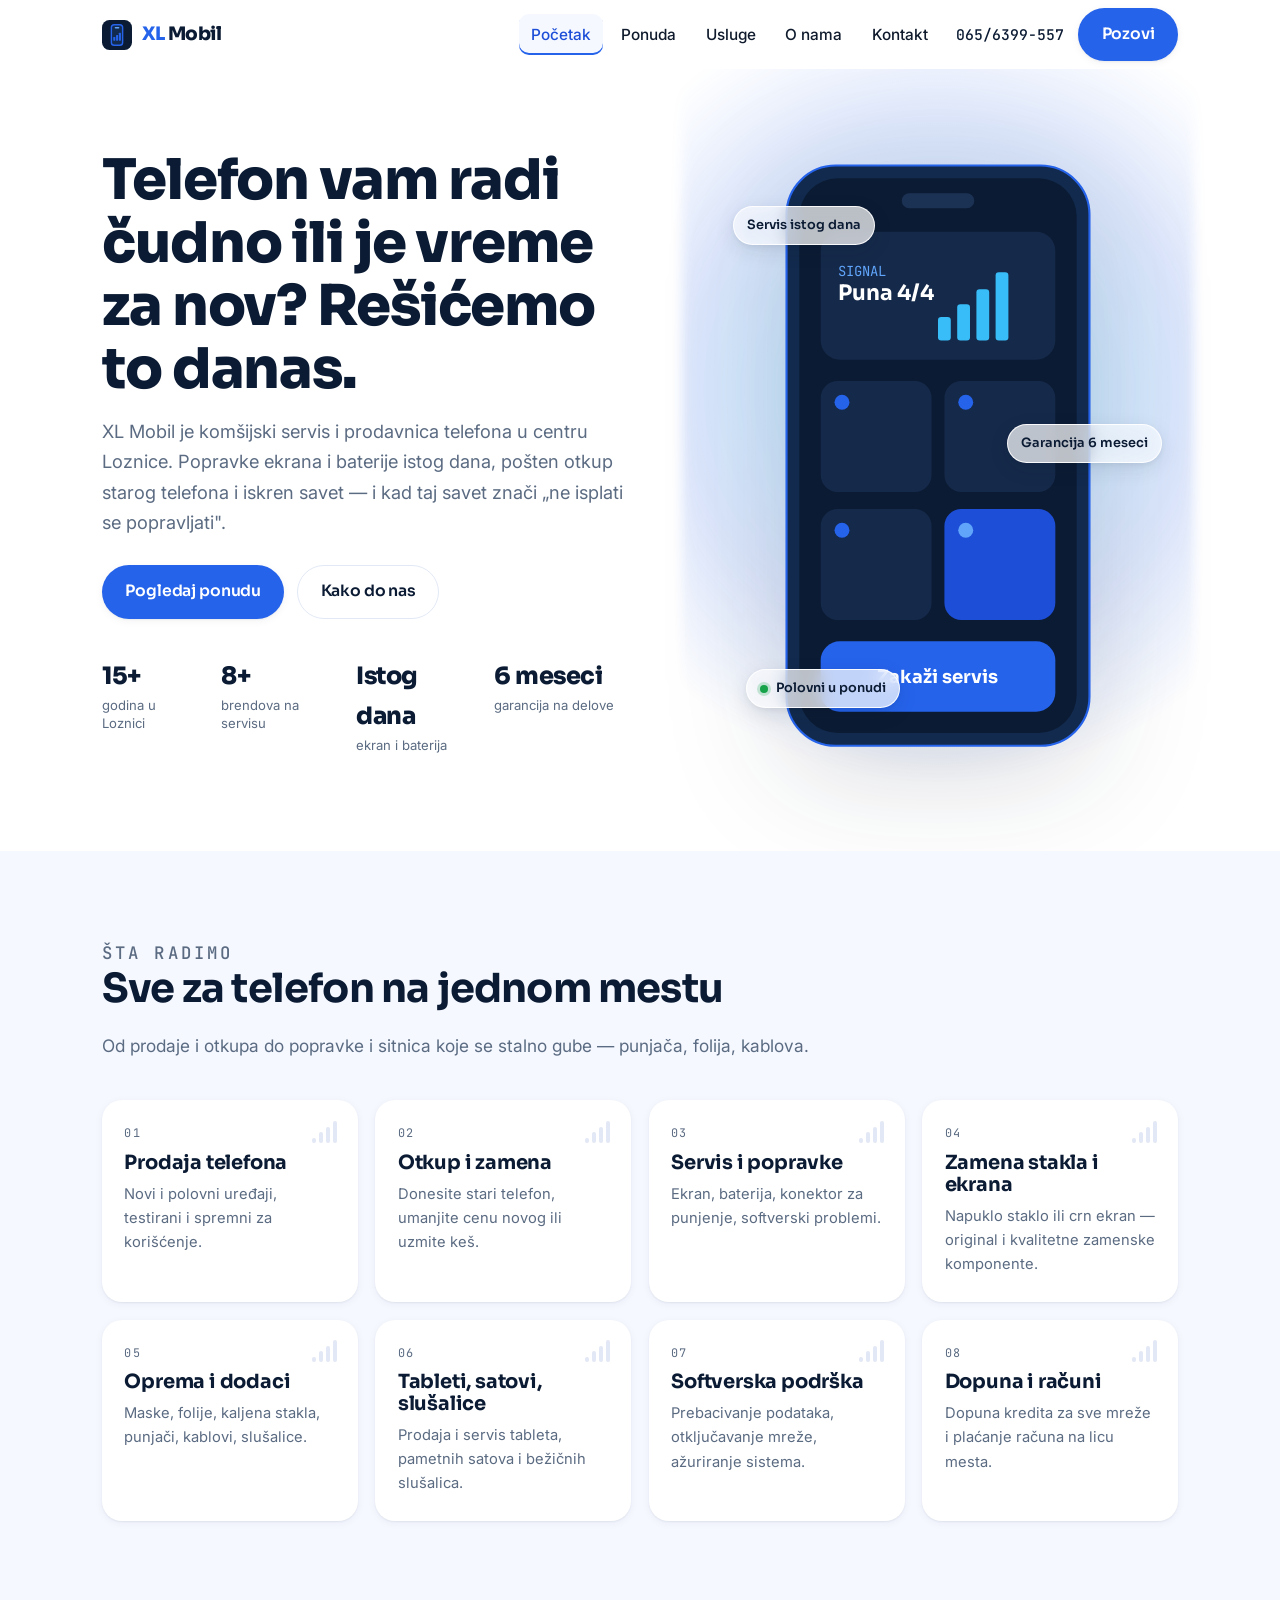
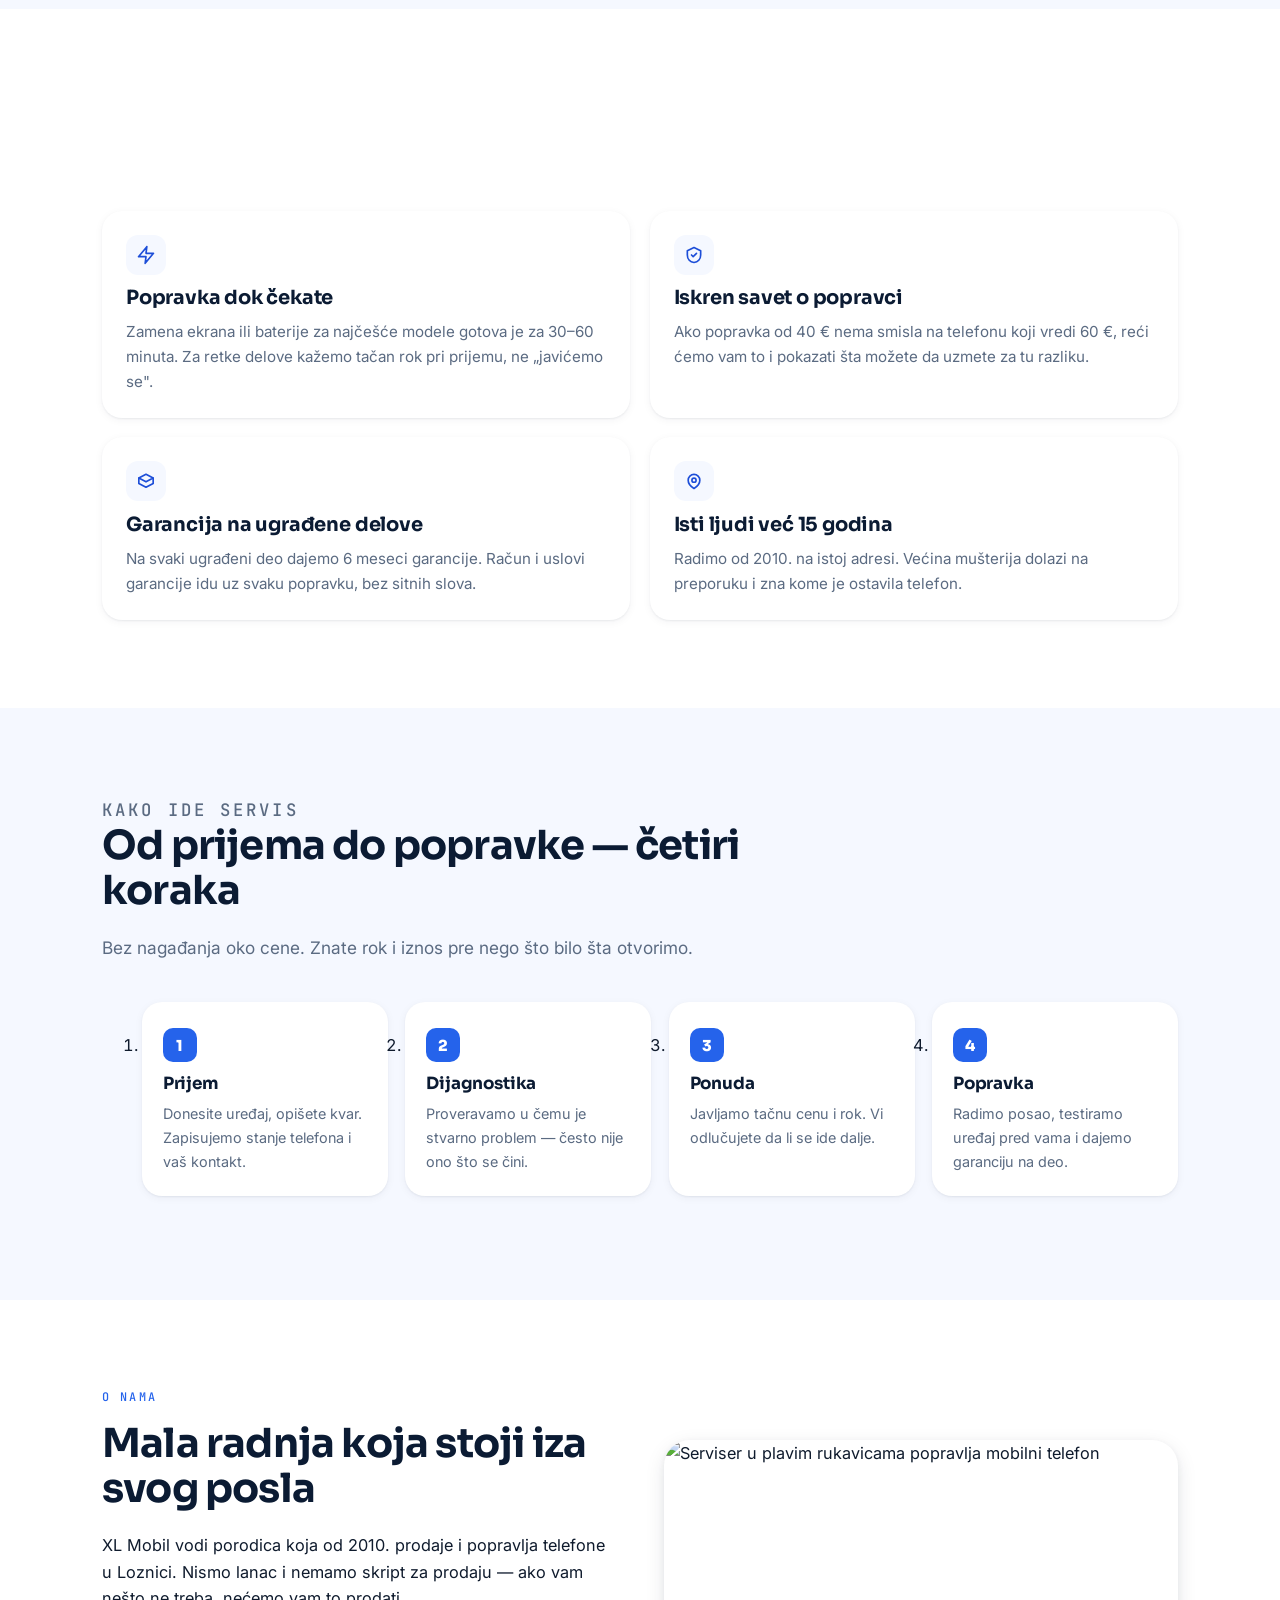
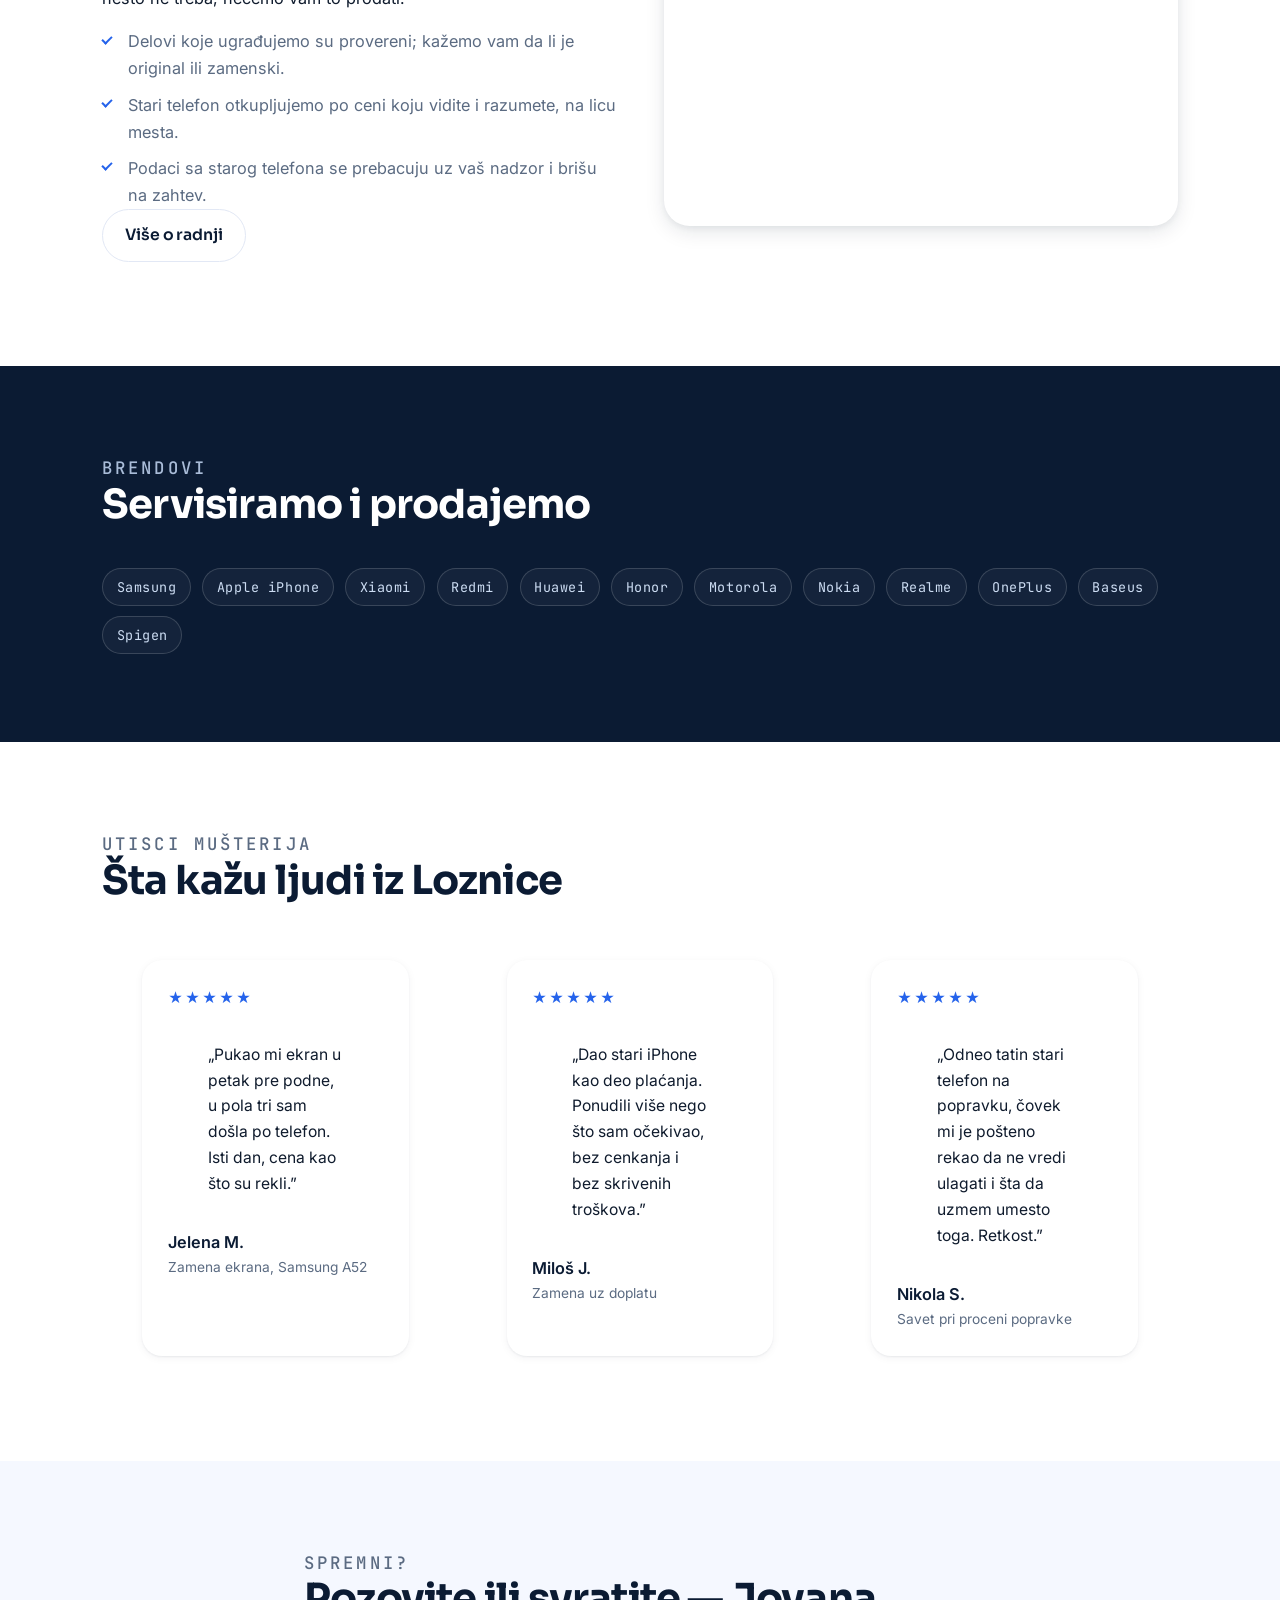
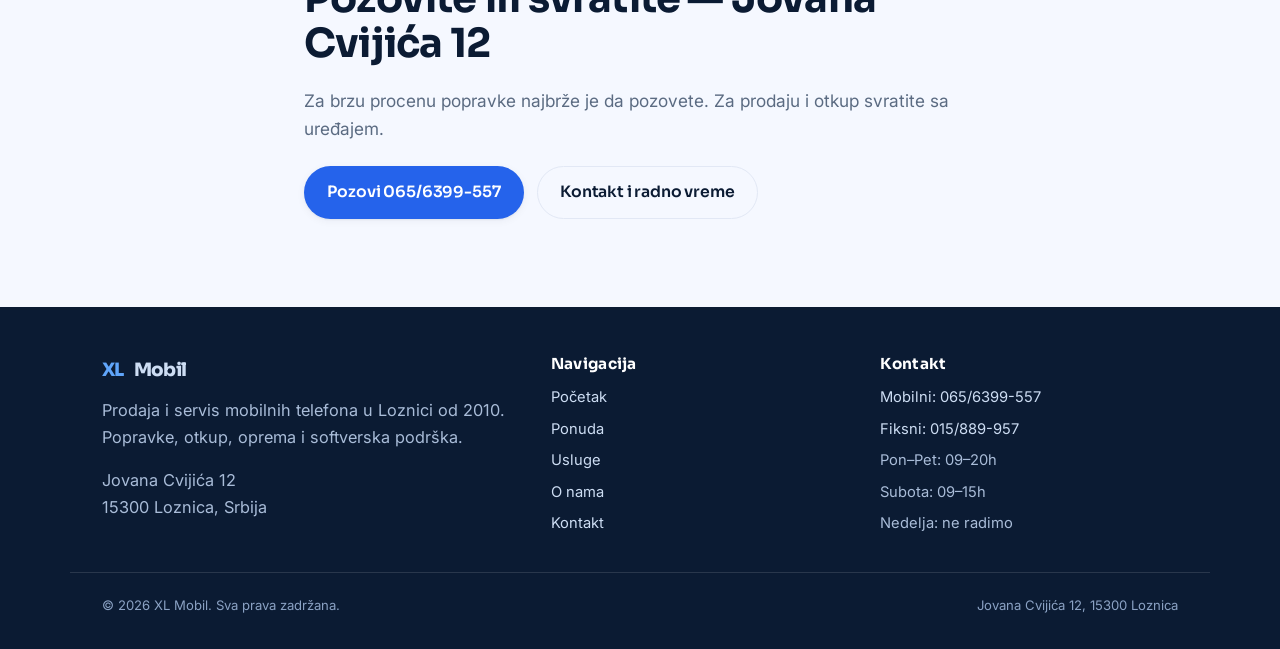
==== index.html @ 2e66714a "Initial commit" ====
<!DOCTYPE html>
<html lang="sr">
<head>
<meta charset="UTF-8">
<meta name="viewport" content="width=device-width, initial-scale=1">
<title>XL Mobil — prodaja i servis telefona u Loznici</title>
<meta name="description" content="XL Mobil, Loznica: prodaja novih i polovnih telefona, otkup i zamena starog telefona, servis ekrana i baterija, oprema. Servis istog dana, garancija 6 meseci.">
<link rel="canonical" href="https://www.xlmobil.rs/index.html">
<meta property="og:type" content="website">
<meta property="og:site_name" content="XL Mobil">
<meta property="og:title" content="XL Mobil — prodaja i servis telefona u Loznici">
<meta property="og:description" content="Prodaja i otkup telefona, servis ekrana i baterija, oprema. Servis istog dana, garancija 6 meseci. Jovana Cvijića 12, Loznica.">
<meta property="og:image" content="https://www.xlmobil.rs/assets/og-image.svg">
<meta property="og:url" content="https://www.xlmobil.rs/index.html">
<meta name="twitter:card" content="summary_large_image">
<link rel="icon" href="assets/favicon.svg" type="image/svg+xml">
<link rel="preconnect" href="https://fonts.googleapis.com">
<link rel="preconnect" href="https://fonts.gstatic.com" crossorigin>
<link href="https://fonts.googleapis.com/css2?family=Sora:wght@500;600;700;800&family=Inter:wght@400;500;600&family=JetBrains+Mono:wght@400;500&display=swap" rel="stylesheet">
<link rel="stylesheet" href="styles.css">
</head>
<body>
<a class="skip-link" href="#main">Preskoči na sadržaj</a>

<header class="site-header">
  <div class="wrap header__inner">
    <a class="brand" href="index.html" aria-label="XL Mobil, početna">
      <svg width="30" height="30" viewBox="0 0 32 32" aria-hidden="true" focusable="false">
        <rect width="32" height="32" rx="8" fill="#0b1b33"/>
        <rect x="10" y="5" width="12" height="22" rx="3" fill="#122a4d" stroke="#2563eb" stroke-width="1.5"/>
        <rect x="13.5" y="7.5" width="5" height="1.6" rx="0.8" fill="#60a5fa"/>
        <g fill="#2563eb">
          <rect x="12" y="18" width="2.2" height="4" rx="0.6"/>
          <rect x="15" y="16" width="2.2" height="6" rx="0.6"/>
          <rect x="18" y="13.5" width="2.2" height="8.5" rx="0.6"/>
        </g>
      </svg>
      <span><span class="brand__x">XL</span> Mobil</span>
    </a>

    <button class="nav-toggle" type="button" aria-label="Otvori meni" aria-expanded="false" aria-controls="primary-nav">
      <span></span>
    </button>

    <nav class="primary-nav" id="primary-nav" aria-label="Glavna navigacija">
      <ul>
        <li><a href="index.html" aria-current="page">Početak</a></li>
        <li><a href="ponuda.html">Ponuda</a></li>
        <li><a href="ponuda.html#usluge">Usluge</a></li>
        <li><a href="o-nama.html">O nama</a></li>
        <li><a href="kontakt.html">Kontakt</a></li>
        <li class="mobile-call"><a class="btn btn--primary btn--block" href="tel:+381656399557">Pozovi 065/6399-557</a></li>
      </ul>
    </nav>

    <div class="header__cta">
      <a class="header__phone" href="tel:+381656399557">065/6399-557</a>
      <a class="btn btn--primary" href="tel:+381656399557">Pozovi</a>
    </div>
  </div>
</header>

<main id="main">

  <!-- ================= HERO ================= -->
  <section class="hero">
    <div class="wrap hero__grid">
      <div class="hero__copy">
        <h1 class="hero__title reveal-hero">Telefon vam radi čudno ili je vreme za nov? Rešićemo to danas.</h1>
        <p class="hero__lead reveal-hero">XL Mobil je komšijski servis i prodavnica telefona u centru Loznice. Popravke ekrana i baterije istog dana, pošten otkup starog telefona i iskren savet — i kad taj savet znači „ne isplati se popravljati".</p>
        <div class="hero__actions reveal-hero">
          <a class="btn btn--primary" href="ponuda.html">Pogledaj ponudu</a>
          <a class="btn btn--ghost" href="kontakt.html#mapa">Kako do nas</a>
        </div>
        <dl class="trust-row reveal-hero">
          <div><dt>15+</dt><dd>godina u Loznici</dd></div>
          <div><dt>8+</dt><dd>brendova na servisu</dd></div>
          <div><dt>Istog dana</dt><dd>ekran i baterija</dd></div>
          <div><dt>6 meseci</dt><dd>garancija na delove</dd></div>
        </dl>
      </div>

      <!-- Signature element: hand-drawn SVG telefon u mekom plavom sjaju + 3 glass-morphism čipa koji se jednom podignu pri učitavanju -->
      <div class="hero__device reveal-hero" aria-hidden="true">
        <span class="hero__glow"></span>
        <svg class="hero__phone" viewBox="0 0 300 560" role="img" aria-label="Ilustracija telefona">
          <rect x="8" y="8" width="284" height="544" rx="46" fill="#122a4d" stroke="#2563eb" stroke-width="2"/>
          <rect x="20" y="20" width="260" height="520" rx="36" fill="#0b1b33"/>
          <rect x="116" y="34" width="68" height="14" rx="7" fill="#1c3255"/>
          <!-- abstract screen UI -->
          <rect x="40" y="70" width="220" height="120" rx="18" fill="#15294a"/>
          <g fill="#38bdf8">
            <rect x="150" y="150" width="12" height="22" rx="3"/>
            <rect x="168" y="138" width="12" height="34" rx="3"/>
            <rect x="186" y="124" width="12" height="48" rx="3"/>
            <rect x="204" y="108" width="12" height="64" rx="3"/>
          </g>
          <text x="56" y="112" font-family="JetBrains Mono, monospace" font-size="13" fill="#60a5fa">SIGNAL</text>
          <text x="56" y="134" font-family="Sora, sans-serif" font-weight="700" font-size="20" fill="#ffffff">Puna 4/4</text>
          <rect x="40" y="210" width="104" height="104" rx="16" fill="#15294a"/>
          <rect x="156" y="210" width="104" height="104" rx="16" fill="#15294a"/>
          <rect x="40" y="330" width="104" height="104" rx="16" fill="#15294a"/>
          <rect x="156" y="330" width="104" height="104" rx="16" fill="#1d4ed8"/>
          <circle cx="60" cy="230" r="7" fill="#2563eb"/>
          <circle cx="176" cy="230" r="7" fill="#2563eb"/>
          <circle cx="60" cy="350" r="7" fill="#2563eb"/>
          <circle cx="176" cy="350" r="7" fill="#60a5fa"/>
          <rect x="40" y="454" width="220" height="66" rx="18" fill="#2563eb"/>
          <text x="150" y="493" text-anchor="middle" font-family="Sora, sans-serif" font-weight="700" font-size="17" fill="#ffffff">Zakaži servis</text>
        </svg>
        <span class="chip chip--1">Servis istog dana</span>
        <span class="chip chip--2">Garancija 6 meseci</span>
        <span class="chip chip--3"><span class="chip__dot"></span> Polovni u ponudi</span>
      </div>
    </div>
  </section>

  <!-- ================= OFFERING GRID ================= -->
  <section class="section section--tint" id="ponuda">
    <div class="wrap">
      <div class="section__head reveal">
        <p class="eyebrow">Šta radimo</p>
        <h2>Sve za telefon na jednom mestu</h2>
        <p>Od prodaje i otkupa do popravke i sitnica koje se stalno gube — punjača, folija, kablova.</p>
      </div>

      <div class="grid-cards grid-cards--4">
        <a class="chip-card reveal" href="ponuda.html#prodaja">
          <span class="signal" aria-hidden="true"><i></i><i></i><i></i><i></i></span>
          <span class="chip-card__num">01</span>
          <h3>Prodaja telefona</h3>
          <p>Novi i polovni uređaji, testirani i spremni za korišćenje.</p>
        </a>
        <a class="chip-card reveal" href="ponuda.html#otkup">
          <span class="signal" aria-hidden="true"><i></i><i></i><i></i><i></i></span>
          <span class="chip-card__num">02</span>
          <h3>Otkup i zamena</h3>
          <p>Donesite stari telefon, umanjite cenu novog ili uzmite keš.</p>
        </a>
        <a class="chip-card reveal" href="ponuda.html#servis">
          <span class="signal" aria-hidden="true"><i></i><i></i><i></i><i></i></span>
          <span class="chip-card__num">03</span>
          <h3>Servis i popravke</h3>
          <p>Ekran, baterija, konektor za punjenje, softverski problemi.</p>
        </a>
        <a class="chip-card reveal" href="ponuda.html#staklo">
          <span class="signal" aria-hidden="true"><i></i><i></i><i></i><i></i></span>
          <span class="chip-card__num">04</span>
          <h3>Zamena stakla i ekrana</h3>
          <p>Napuklo staklo ili crn ekran — original i kvalitetne zamenske komponente.</p>
        </a>
        <a class="chip-card reveal" href="ponuda.html#oprema">
          <span class="signal" aria-hidden="true"><i></i><i></i><i></i><i></i></span>
          <span class="chip-card__num">05</span>
          <h3>Oprema i dodaci</h3>
          <p>Maske, folije, kaljena stakla, punjači, kablovi, slušalice.</p>
        </a>
        <a class="chip-card reveal" href="ponuda.html#uredjaji">
          <span class="signal" aria-hidden="true"><i></i><i></i><i></i><i></i></span>
          <span class="chip-card__num">06</span>
          <h3>Tableti, satovi, slušalice</h3>
          <p>Prodaja i servis tableta, pametnih satova i bežičnih slušalica.</p>
        </a>
        <a class="chip-card reveal" href="ponuda.html#softver">
          <span class="signal" aria-hidden="true"><i></i><i></i><i></i><i></i></span>
          <span class="chip-card__num">07</span>
          <h3>Softverska podrška</h3>
          <p>Prebacivanje podataka, otključavanje mreže, ažuriranje sistema.</p>
        </a>
        <a class="chip-card reveal" href="ponuda.html#dopuna">
          <span class="signal" aria-hidden="true"><i></i><i></i><i></i><i></i></span>
          <span class="chip-card__num">08</span>
          <h3>Dopuna i računi</h3>
          <p>Dopuna kredita za sve mreže i plaćanje računa na licu mesta.</p>
        </a>
      </div>
    </div>
  </section>

  <!-- ================= WHY US ================= -->
  <section class="section" id="zasto">
    <div class="wrap">
      <div class="section__head reveal">
        <p class="eyebrow">Zašto XL Mobil</p>
        <h2>Brzo, pošteno i u komšiluku</h2>
      </div>
      <div class="reasons">
        <div class="reason reveal">
          <div class="reason__ic" aria-hidden="true">
            <svg width="20" height="20" viewBox="0 0 24 24" fill="none" stroke="currentColor" stroke-width="2" stroke-linecap="round" stroke-linejoin="round"><polyline points="13 2 3 14 12 14 11 22 21 10 12 10 13 2"/></svg>
          </div>
          <h3>Popravka dok čekate</h3>
          <p>Zamena ekrana ili baterije za najčešće modele gotova je za 30–60 minuta. Za retke delove kažemo tačan rok pri prijemu, ne „javićemo se".</p>
        </div>
        <div class="reason reveal">
          <div class="reason__ic" aria-hidden="true">
            <svg width="20" height="20" viewBox="0 0 24 24" fill="none" stroke="currentColor" stroke-width="2" stroke-linecap="round" stroke-linejoin="round"><path d="M12 3l8 4v5c0 5-3.4 8.4-8 9-4.6-.6-8-4-8-9V7l8-4z"/><path d="M9 12l2 2 4-4"/></svg>
          </div>
          <h3>Iskren savet o popravci</h3>
          <p>Ako popravka od 40 € nema smisla na telefonu koji vredi 60 €, reći ćemo vam to i pokazati šta možete da uzmete za tu razliku.</p>
        </div>
        <div class="reason reveal">
          <div class="reason__ic" aria-hidden="true">
            <svg width="20" height="20" viewBox="0 0 24 24" fill="none" stroke="currentColor" stroke-width="2" stroke-linecap="round" stroke-linejoin="round"><path d="M20.6 8.5L12 4 3.4 8.5 12 13z"/><path d="M3.4 8.5V15L12 19.5 20.6 15V8.5"/></svg>
          </div>
          <h3>Garancija na ugrađene delove</h3>
          <p>Na svaki ugrađeni deo dajemo 6 meseci garancije. Račun i uslovi garancije idu uz svaku popravku, bez sitnih slova.</p>
        </div>
        <div class="reason reveal">
          <div class="reason__ic" aria-hidden="true">
            <svg width="20" height="20" viewBox="0 0 24 24" fill="none" stroke="currentColor" stroke-width="2" stroke-linecap="round" stroke-linejoin="round"><path d="M12 21s-7-4.4-7-10a7 7 0 0 1 14 0c0 5.6-7 10-7 10z"/><circle cx="12" cy="11" r="2.5"/></svg>
          </div>
          <h3>Isti ljudi već 15 godina</h3>
          <p>Radimo od 2010. na istoj adresi. Većina mušterija dolazi na preporuku i zna kome je ostavila telefon.</p>
        </div>
      </div>
    </div>
  </section>

  <!-- ================= REPAIR PROCESS ================= -->
  <section class="section section--tint" id="proces">
    <div class="wrap">
      <div class="section__head reveal">
        <p class="eyebrow">Kako ide servis</p>
        <h2>Od prijema do popravke — četiri koraka</h2>
        <p>Bez nagađanja oko cene. Znate rok i iznos pre nego što bilo šta otvorimo.</p>
      </div>
      <ol class="steps">
        <li class="step reveal"><h3>Prijem</h3><p>Donesite uređaj, opišete kvar. Zapisujemo stanje telefona i vaš kontakt.</p></li>
        <li class="step reveal"><h3>Dijagnostika</h3><p>Proveravamo u čemu je stvarno problem — često nije ono što se čini.</p></li>
        <li class="step reveal"><h3>Ponuda</h3><p>Javljamo tačnu cenu i rok. Vi odlučujete da li se ide dalje.</p></li>
        <li class="step reveal"><h3>Popravka</h3><p>Radimo posao, testiramo uređaj pred vama i dajemo garanciju na deo.</p></li>
      </ol>
    </div>
  </section>

  <!-- ================= MEDIA / ABOUT TEASER ================= -->
  <section class="section" id="o-nama">
    <div class="wrap media media--flip">
      <div class="media__img reveal">
        <!-- Unsplash — Vitalijus, „a person in blue gloves is repairing a cell phone" -->
        <img src="https://images.unsplash.com/photo-1639776739297-f7e1f21526f4?auto=format&fit=crop&w=1200&q=80"
             alt="Serviser u plavim rukavicama popravlja mobilni telefon" loading="lazy">
      </div>
      <div class="reveal">
        <p class="eyebrow">O nama</p>
        <h2>Mala radnja koja stoji iza svog posla</h2>
        <p>XL Mobil vodi porodica koja od 2010. prodaje i popravlja telefone u Loznici. Nismo lanac i nemamo skript za prodaju — ako vam nešto ne treba, nećemo vam to prodati.</p>
        <ul class="ticks">
          <li>Delovi koje ugrađujemo su provereni; kažemo vam da li je original ili zamenski.</li>
          <li>Stari telefon otkupljujemo po ceni koju vidite i razumete, na licu mesta.</li>
          <li>Podaci sa starog telefona se prebacuju uz vaš nadzor i brišu na zahtev.</li>
        </ul>
        <p><a class="btn btn--ghost" href="o-nama.html">Više o radnji</a></p>
      </div>
    </div>
  </section>

  <!-- ================= BRANDS ================= -->
  <section class="section section--navy" id="brendovi">
    <div class="wrap">
      <div class="section__head reveal">
        <p class="eyebrow">Brendovi</p>
        <h2>Servisiramo i prodajemo</h2>
      </div>
      <ul class="brands reveal">
        <li>Samsung</li><li>Apple iPhone</li><li>Xiaomi</li><li>Redmi</li><li>Huawei</li>
        <li>Honor</li><li>Motorola</li><li>Nokia</li><li>Realme</li><li>OnePlus</li>
        <li>Baseus</li><li>Spigen</li>
      </ul>
    </div>
  </section>

  <!-- ================= TESTIMONIALS ================= -->
  <section class="section" id="utisci">
    <div class="wrap">
      <div class="section__head reveal">
        <p class="eyebrow">Utisci mušterija</p>
        <h2>Šta kažu ljudi iz Loznice</h2>
      </div>
      <div class="quotes">
        <figure class="quote reveal">
          <div class="stars" aria-label="Ocena 5 od 5">★★★★★</div>
          <blockquote><p>„Pukao mi ekran u petak pre podne, u pola tri sam došla po telefon. Isti dan, cena kao što su rekli.”</p></blockquote>
          <figcaption><cite>Jelena M.</cite><footer>Zamena ekrana, Samsung A52</footer></figcaption>
        </figure>
        <figure class="quote reveal">
          <div class="stars" aria-label="Ocena 5 od 5">★★★★★</div>
          <blockquote><p>„Dao stari iPhone kao deo plaćanja. Ponudili više nego što sam očekivao, bez cenkanja i bez skrivenih troškova.”</p></blockquote>
          <figcaption><cite>Miloš J.</cite><footer>Zamena uz doplatu</footer></figcaption>
        </figure>
        <figure class="quote reveal">
          <div class="stars" aria-label="Ocena 5 od 5">★★★★★</div>
          <blockquote><p>„Odneo tatin stari telefon na popravku, čovek mi je pošteno rekao da ne vredi ulagati i šta da uzmem umesto toga. Retkost.”</p></blockquote>
          <figcaption><cite>Nikola S.</cite><footer>Savet pri proceni popravke</footer></figcaption>
        </figure>
      </div>
    </div>
  </section>

  <!-- ================= CTA ================= -->
  <section class="section section--tint" id="cta">
    <div class="wrap section__head reveal" style="margin-bottom:0">
      <p class="eyebrow">Spremni?</p>
      <h2>Pozovite ili svratite — Jovana Cvijića 12</h2>
      <p>Za brzu procenu popravke najbrže je da pozovete. Za prodaju i otkup svratite sa uređajem.</p>
      <p class="hero__actions" style="margin-top:1.4rem">
        <a class="btn btn--primary" href="tel:+381656399557">Pozovi 065/6399-557</a>
        <a class="btn btn--ghost" href="kontakt.html">Kontakt i radno vreme</a>
      </p>
    </div>
  </section>

</main>

<footer class="site-footer">
  <div class="wrap footer__grid">
    <div>
      <a class="footer__brand" href="index.html"><span class="brand__x">XL</span> Mobil</a>
      <p>Prodaja i servis mobilnih telefona u Loznici od 2010. Popravke, otkup, oprema i softverska podrška.</p>
      <p>Jovana Cvijića 12<br>15300 Loznica, Srbija</p>
    </div>
    <div>
      <h4>Navigacija</h4>
      <div class="footer__list">
        <a href="index.html">Početak</a>
        <a href="ponuda.html">Ponuda</a>
        <a href="ponuda.html#usluge">Usluge</a>
        <a href="o-nama.html">O nama</a>
        <a href="kontakt.html">Kontakt</a>
      </div>
    </div>
    <div>
      <h4>Kontakt</h4>
      <div class="footer__list">
        <a href="tel:+381656399557">Mobilni: 065/6399-557</a>
        <a href="tel:+381158899957">Fiksni: 015/889-957</a>
        <!-- NAPOMENA ZA VLASNIKA: radno vreme nije zvanično potvrđeno — proveriti i ispraviti pre objave sajta -->
        <span>Pon–Pet: 09–20h</span>
        <span>Subota: 09–15h</span>
        <span>Nedelja: ne radimo</span>
      </div>
    </div>
  </div>
  <div class="wrap footer__bottom">
    <span>© <span data-year>2026</span> XL Mobil. Sva prava zadržana.</span>
    <span>Jovana Cvijića 12, 15300 Loznica</span>
  </div>
</footer>

<script>document.querySelector("[data-year]").textContent = new Date().getFullYear();</script>
<script src="main.js"></script>
</body>
</html>
---- styles.css ----
/* ==========================================================================
   XL Mobil — styles.css
   One shared stylesheet for all pages. Mobile-first, no reset library.
   ========================================================================== */

/* --------------------------------------------------------------------------
   Palette
   Base is the brief's white / navy / vivid-blue family. One deliberate
   addition: --sky (#38bdf8), a brighter cyan-leaning blue used ONLY for the
   animated signal bars on cards and the hero glyph. It reads as "live signal"
   in a way --blue-light (#60a5fa) is too muted to carry, and it keeps the
   telecom metaphor legible without introducing a non-blue hue. Everything
   structural still uses navy/blue.
   -------------------------------------------------------------------------- */
:root {
  --white: #ffffff;
  --bg: #f5f8ff;
  --navy: #0b1b33;
  --navy-2: #122a4d;
  --blue: #2563eb;
  --blue-dark: #1d4ed8;
  --blue-light: #60a5fa;
  --sky: #38bdf8;          /* signal bars + hero glyph only */
  --ink: #0f1b2d;
  --slate: #5b6b82;
  --line: #e2e8f5;

  --shadow-sm: 0 1px 2px rgba(11, 27, 51, .06), 0 2px 8px rgba(11, 27, 51, .05);
  --shadow-md: 0 6px 20px rgba(11, 27, 51, .10), 0 2px 6px rgba(11, 27, 51, .06);
  --shadow-lg: 0 24px 60px rgba(11, 27, 51, .16);

  --r-sm: 14px;
  --r-md: 20px;
  --r-lg: 26px;

  --maxw: 1140px;
  --pad: clamp(1.1rem, 4vw, 2rem);

  --ease: cubic-bezier(.22, .61, .36, 1);
  --dur: 320ms;

  --font-display: "Sora", system-ui, -apple-system, "Segoe UI", sans-serif;
  --font-body: "Inter", system-ui, -apple-system, "Segoe UI", Roboto, sans-serif;
  --font-mono: "JetBrains Mono", ui-monospace, "SF Mono", Menlo, monospace;
}

/* --------------------------------------------------------------------------
   Base
   -------------------------------------------------------------------------- */
*, *::before, *::after { box-sizing: border-box; }

html { scroll-behavior: smooth; -webkit-text-size-adjust: 100%; }

body {
  margin: 0;
  font-family: var(--font-body);
  font-size: 1.02rem;
  line-height: 1.65;
  color: var(--ink);
  background: var(--white);
  -webkit-font-smoothing: antialiased;
}

h1, h2, h3, h4 {
  font-family: var(--font-display);
  font-weight: 700;
  line-height: 1.12;
  letter-spacing: -0.02em;
  color: var(--navy);
  margin: 0 0 .5em;
}

h1 { font-size: clamp(2.1rem, 5.4vw, 3.5rem); font-weight: 800; }
h2 { font-size: clamp(1.7rem, 3.8vw, 2.5rem); }
h3 { font-size: 1.22rem; letter-spacing: -0.01em; }

p { margin: 0 0 1rem; }

a { color: var(--blue-dark); text-decoration-thickness: 1px; text-underline-offset: 2px; }
a:hover { color: var(--blue); }

img { max-width: 100%; display: block; height: auto; }

ul { margin: 0; padding: 0; list-style: none; }

:focus-visible {
  outline: 3px solid var(--blue);
  outline-offset: 2px;
  border-radius: 4px;
}

/* --------------------------------------------------------------------------
   Layout helpers
   -------------------------------------------------------------------------- */
.wrap {
  width: 100%;
  max-width: var(--maxw);
  margin-inline: auto;
  padding-inline: var(--pad);
}

.section { padding-block: clamp(3rem, 8vw, 5.5rem); }
.section--tint { background: var(--bg); }
.section--navy { background: var(--navy); color: #dbe6f7; }
.section--navy h2, .section--navy h3 { color: var(--white); }

.section__head { max-width: 46rem; margin-bottom: 2.5rem; }
.section__head p { color: var(--slate); font-size: 1.08rem; margin-bottom: 0; }
.section--navy .section__head p { color: #a9bcd8; }

.eyebrow {
  font-family: var(--font-mono);
  font-size: .74rem;
  font-weight: 500;
  letter-spacing: .18em;
  text-transform: uppercase;
  color: var(--blue);
  margin: 0 0 .9rem;
}
.section--navy .eyebrow { color: var(--blue-light); }

.skip-link {
  position: absolute;
  left: .75rem;
  top: -3rem;
  z-index: 200;
  background: var(--navy);
  color: var(--white);
  padding: .6rem 1rem;
  border-radius: 0 0 var(--r-sm) var(--r-sm);
  transition: top var(--dur) var(--ease);
}
.skip-link:focus { top: 0; color: var(--white); }

/* --------------------------------------------------------------------------
   Buttons
   -------------------------------------------------------------------------- */
.btn {
  display: inline-flex;
  align-items: center;
  gap: .55rem;
  font-family: var(--font-display);
  font-weight: 600;
  font-size: .98rem;
  letter-spacing: -0.01em;
  padding: .8rem 1.4rem;
  border-radius: 999px;
  border: 1.5px solid transparent;
  cursor: pointer;
  text-decoration: none;
  transition: background var(--dur) var(--ease), transform var(--dur) var(--ease),
              box-shadow var(--dur) var(--ease), border-color var(--dur) var(--ease);
}
.btn--primary { background: var(--blue); color: var(--white); box-shadow: var(--shadow-sm); }
.btn--primary:hover { background: var(--blue-dark); color: var(--white); transform: translateY(-2px); box-shadow: var(--shadow-md); }
.btn--ghost { background: transparent; color: var(--navy); border-color: var(--line); }
.btn--ghost:hover { border-color: var(--blue); color: var(--blue-dark); transform: translateY(-2px); }
.btn--on-navy { background: var(--white); color: var(--navy); }
.btn--on-navy:hover { background: var(--blue-light); color: var(--navy); transform: translateY(-2px); }
.btn--block { width: 100%; justify-content: center; }

/* --------------------------------------------------------------------------
   Header
   -------------------------------------------------------------------------- */
.site-header {
  position: sticky;
  top: 0;
  z-index: 100;
  background: rgba(255, 255, 255, .82);
  transition: background var(--dur) var(--ease), box-shadow var(--dur) var(--ease),
              backdrop-filter var(--dur) var(--ease);
}
.site-header.is-scrolled {
  background: rgba(255, 255, 255, .93);
  backdrop-filter: saturate(180%) blur(12px);
  -webkit-backdrop-filter: saturate(180%) blur(12px);
  box-shadow: 0 1px 0 var(--line), 0 8px 24px rgba(11, 27, 51, .07);
}

.header__inner {
  display: flex;
  align-items: center;
  gap: 1rem;
  min-height: 68px;
  padding-block: .5rem;
}

.brand {
  display: inline-flex;
  align-items: center;
  gap: .6rem;
  font-family: var(--font-display);
  font-weight: 800;
  font-size: 1.16rem;
  letter-spacing: -0.03em;
  color: var(--navy);
  text-decoration: none;
}
.brand:hover { color: var(--navy); }
.brand svg { flex: none; }
.brand__x { color: var(--blue); }

.primary-nav { margin-left: auto; }
.primary-nav ul { display: flex; gap: .35rem; align-items: center; }
.primary-nav a {
  display: block;
  padding: .5rem .75rem;
  border-radius: 10px;
  font-weight: 500;
  font-size: .96rem;
  color: var(--ink);
  text-decoration: none;
  transition: background var(--dur) var(--ease), color var(--dur) var(--ease);
}
.primary-nav a:hover { background: var(--bg); color: var(--blue-dark); }
.primary-nav a[aria-current="page"] {
  color: var(--blue-dark);
  background: var(--bg);
  box-shadow: inset 0 -2px 0 var(--blue);
}

.header__cta { display: flex; align-items: center; gap: .9rem; }
.header__phone {
  font-family: var(--font-mono);
  font-size: .92rem;
  font-weight: 500;
  color: var(--navy);
  text-decoration: none;
  white-space: nowrap;
}
.header__phone:hover { color: var(--blue-dark); }

.nav-toggle {
  display: none;
  flex: none;
  width: 44px;
  height: 44px;
  border: 1.5px solid var(--line);
  border-radius: 12px;
  background: var(--white);
  cursor: pointer;
  padding: 0;
  align-items: center;
  justify-content: center;
}
.nav-toggle span, .nav-toggle span::before, .nav-toggle span::after {
  content: "";
  display: block;
  width: 18px;
  height: 2px;
  background: var(--navy);
  border-radius: 2px;
  transition: transform var(--dur) var(--ease), opacity var(--dur) var(--ease);
}
.nav-toggle span::before { transform: translateY(-6px); }
.nav-toggle span::after { transform: translateY(4px); }
body.nav-open .nav-toggle span { background: transparent; }
body.nav-open .nav-toggle span::before { transform: rotate(45deg); }
body.nav-open .nav-toggle span::after { transform: rotate(-45deg) translateY(0); }

/* --------------------------------------------------------------------------
   Hero
   -------------------------------------------------------------------------- */
.hero { position: relative; overflow: hidden; padding-block: clamp(2.5rem, 7vw, 5rem); }
.hero__grid {
  display: grid;
  gap: clamp(2rem, 6vw, 4rem);
  align-items: center;
}
@media (min-width: 900px) {
  .hero__grid { grid-template-columns: 1.05fr .95fr; }
}

.hero__title { margin-bottom: 1rem; }
.hero__lead { font-size: 1.14rem; color: var(--slate); max-width: 34rem; margin-bottom: 1.8rem; }
.hero__actions { display: flex; flex-wrap: wrap; gap: .8rem; margin-bottom: 2.4rem; }

.trust-row {
  display: grid;
  grid-template-columns: repeat(2, 1fr);
  gap: 1rem 1.6rem;
  max-width: 32rem;
}
@media (min-width: 560px) { .trust-row { grid-template-columns: repeat(4, auto); } }
.trust-row div { }
.trust-row dt {
  font-family: var(--font-display);
  font-weight: 800;
  font-size: 1.5rem;
  color: var(--navy);
  letter-spacing: -0.02em;
}
.trust-row dd { margin: 0; font-size: .82rem; color: var(--slate); line-height: 1.35; }

/* Hero device mockup + floating glass chips */
.hero__device {
  position: relative;
  justify-self: center;
  width: min(320px, 78vw);
  aspect-ratio: 300 / 560;
}
.hero__glow {
  position: absolute;
  inset: -22% -30%;
  background: radial-gradient(circle at 50% 42%,
              rgba(56, 189, 248, .38), rgba(37, 99, 235, .16) 45%, transparent 70%);
  filter: blur(6px);
  z-index: 0;
}
.hero__phone { position: relative; z-index: 1; width: 100%; height: 100%; filter: drop-shadow(var(--shadow-lg)); }

.chip {
  position: absolute;
  z-index: 2;
  display: inline-flex;
  align-items: center;
  gap: .5rem;
  padding: .5rem .8rem;
  font-size: .8rem;
  font-weight: 600;
  font-family: var(--font-display);
  color: var(--navy);
  background: rgba(255, 255, 255, .72);
  border: 1px solid rgba(255, 255, 255, .9);
  border-radius: 999px;
  box-shadow: var(--shadow-md);
  backdrop-filter: blur(8px);
  -webkit-backdrop-filter: blur(8px);
  white-space: nowrap;
}
.chip--1 { top: 8%; left: -14%; }
.chip--2 { top: 44%; right: -20%; }
.chip--3 { bottom: 9%; left: -10%; }
.chip__dot {
  width: 8px; height: 8px; border-radius: 50%;
  background: #16a34a;
  box-shadow: 0 0 0 3px rgba(22, 163, 74, .22);
}

/* one-time staggered entrance */
.reveal-hero { opacity: 0; transform: translateY(14px); }
.hero-in .hero__title  { animation: heroIn var(--dur) var(--ease) forwards; }
.hero-in .hero__lead   { animation: heroIn var(--dur) var(--ease) .08s forwards; }
.hero-in .hero__actions{ animation: heroIn var(--dur) var(--ease) .16s forwards; }
.hero-in .trust-row    { animation: heroIn var(--dur) var(--ease) .24s forwards; }
.hero-in .hero__device { animation: heroIn var(--dur) var(--ease) .18s forwards; }
.hero-in .chip--1 { animation: chipIn 360ms var(--ease) .34s forwards; }
.hero-in .chip--2 { animation: chipIn 360ms var(--ease) .46s forwards; }
.hero-in .chip--3 { animation: chipIn 360ms var(--ease) .58s forwards; }
@keyframes heroIn { to { opacity: 1; transform: none; } }
@keyframes chipIn { from { opacity: 0; transform: translateY(12px) scale(.96); } to { opacity: 1; transform: none; } }

/* --------------------------------------------------------------------------
   Signal-chip cards (signature element)
   Category/service card with a 4-bar signal glyph top-right. Bars fill from
   left on hover/focus, one metaphor doing double duty: "we cover the whole
   range" and "connectivity".
   -------------------------------------------------------------------------- */
.grid-cards {
  display: grid;
  gap: 1.1rem;
  grid-template-columns: 1fr;
}
@media (min-width: 620px) { .grid-cards { grid-template-columns: repeat(2, 1fr); } }
@media (min-width: 940px) { .grid-cards--4 { grid-template-columns: repeat(4, 1fr); } }
@media (min-width: 940px) { .grid-cards--3 { grid-template-columns: repeat(3, 1fr); } }

.chip-card {
  position: relative;
  display: flex;
  flex-direction: column;
  gap: .5rem;
  padding: 1.5rem 1.4rem 1.6rem;
  background: var(--white);
  border-radius: var(--r-md);
  box-shadow: var(--shadow-sm);
  text-decoration: none;
  color: var(--ink);
  transition: transform var(--dur) var(--ease), box-shadow var(--dur) var(--ease);
  overflow: hidden;
}
.chip-card::after {
  content: "";
  position: absolute;
  left: 0; right: 0; bottom: 0;
  height: 3px;
  background: var(--blue);
  transform: scaleX(0);
  transform-origin: left;
  transition: transform var(--dur) var(--ease);
}
.chip-card:hover, .chip-card:focus-visible {
  transform: translateY(-4px);
  box-shadow: var(--shadow-md);
}
.chip-card:hover::after, .chip-card:focus-visible::after { transform: scaleX(1); }

.chip-card__num {
  font-family: var(--font-mono);
  font-size: .74rem;
  color: var(--slate);
  letter-spacing: .1em;
}
.chip-card h3 { margin: 0; color: var(--navy); }
.chip-card p { margin: 0; font-size: .92rem; color: var(--slate); }

.signal {
  position: absolute;
  top: 1.3rem;
  right: 1.3rem;
  display: flex;
  align-items: flex-end;
  gap: 3px;
  height: 22px;
}
.signal i {
  width: 4px;
  background: var(--line);
  border-radius: 2px;
  transition: background var(--dur) var(--ease);
}
.signal i:nth-child(1) { height: 25%; }
.signal i:nth-child(2) { height: 50%; }
.signal i:nth-child(3) { height: 75%; }
.signal i:nth-child(4) { height: 100%; }
.chip-card:hover .signal i,
.chip-card:focus-visible .signal i { background: var(--sky); }
.chip-card:hover .signal i:nth-child(1) { transition-delay: 0ms; }
.chip-card:hover .signal i:nth-child(2) { transition-delay: 60ms; }
.chip-card:hover .signal i:nth-child(3) { transition-delay: 120ms; }
.chip-card:hover .signal i:nth-child(4) { transition-delay: 180ms; }

/* --------------------------------------------------------------------------
   Why-us list
   -------------------------------------------------------------------------- */
.reasons { display: grid; gap: 1.2rem; grid-template-columns: 1fr; }
@media (min-width: 720px) { .reasons { grid-template-columns: repeat(2, 1fr); } }
.reason {
  padding: 1.5rem;
  background: var(--white);
  border-radius: var(--r-md);
  box-shadow: var(--shadow-sm);
}
.section--tint .reason { background: var(--white); }
.reason__ic {
  width: 40px; height: 40px;
  display: grid; place-items: center;
  border-radius: 12px;
  background: var(--bg);
  color: var(--blue-dark);
  margin-bottom: .8rem;
}
.reason h3 { color: var(--navy); }
.reason p { margin: 0; font-size: .95rem; color: var(--slate); }

/* --------------------------------------------------------------------------
   Brands row
   -------------------------------------------------------------------------- */
.brands {
  display: flex;
  flex-wrap: wrap;
  gap: .6rem .7rem;
  align-items: center;
}
.brands li {
  font-family: var(--font-mono);
  font-size: .84rem;
  letter-spacing: .04em;
  color: var(--slate);
  padding: .45rem .85rem;
  border: 1px solid var(--line);
  border-radius: 999px;
  background: var(--white);
}
.section--navy .brands li { color: #cdddf3; border-color: rgba(255,255,255,.16); background: rgba(255,255,255,.04); }

/* --------------------------------------------------------------------------
   Process steps
   -------------------------------------------------------------------------- */
.steps { counter-reset: step; display: grid; gap: 1.1rem; grid-template-columns: 1fr; }
@media (min-width: 780px) { .steps { grid-template-columns: repeat(4, 1fr); } }
.step {
  position: relative;
  padding: 1.6rem 1.3rem 1.4rem;
  background: var(--white);
  border-radius: var(--r-md);
  box-shadow: var(--shadow-sm);
}
.step::before {
  counter-increment: step;
  content: counter(step);
  display: grid;
  place-items: center;
  width: 34px; height: 34px;
  font-family: var(--font-display);
  font-weight: 800;
  font-size: .95rem;
  color: var(--white);
  background: var(--blue);
  border-radius: 10px;
  margin-bottom: .8rem;
}
.step h3 { color: var(--navy); font-size: 1.05rem; }
.step p { margin: 0; font-size: .9rem; color: var(--slate); }

/* --------------------------------------------------------------------------
   Trade-in condition guide
   -------------------------------------------------------------------------- */
.grades { display: grid; gap: 1rem; grid-template-columns: 1fr; }
@media (min-width: 760px) { .grades { grid-template-columns: repeat(3, 1fr); } }
.grade {
  padding: 1.5rem;
  border-radius: var(--r-md);
  background: var(--white);
  box-shadow: var(--shadow-sm);
  border-top: 4px solid var(--blue-light);
}
.grade--new { border-top-color: #16a34a; }
.grade--good { border-top-color: var(--blue); }
.grade--worn { border-top-color: #d97706; }
.grade__tag {
  font-family: var(--font-mono);
  font-size: .72rem;
  letter-spacing: .12em;
  text-transform: uppercase;
  color: var(--slate);
}
.grade h3 { color: var(--navy); margin: .2rem 0 .5rem; }
.grade p { margin: 0; font-size: .93rem; color: var(--slate); }

/* --------------------------------------------------------------------------
   Testimonials
   -------------------------------------------------------------------------- */
.quotes { display: grid; gap: 1.1rem; grid-template-columns: 1fr; }
@media (min-width: 820px) { .quotes { grid-template-columns: repeat(3, 1fr); } }
.quote {
  padding: 1.6rem;
  background: var(--white);
  border-radius: var(--r-md);
  box-shadow: var(--shadow-sm);
  display: flex;
  flex-direction: column;
  gap: 1rem;
}
.quote p { margin: 0; font-size: .98rem; }
.quote footer { font-size: .86rem; color: var(--slate); font-style: normal; }
.quote cite { font-style: normal; font-weight: 600; color: var(--navy); }
.stars { color: var(--blue); letter-spacing: 2px; font-size: .9rem; }

/* --------------------------------------------------------------------------
   Media blocks
   -------------------------------------------------------------------------- */
.media {
  display: grid;
  gap: clamp(1.5rem, 5vw, 3rem);
  align-items: center;
}
@media (min-width: 860px) { .media { grid-template-columns: 1fr 1fr; } .media--flip .media__img { order: 2; } }
.media__img { border-radius: var(--r-lg); overflow: hidden; box-shadow: var(--shadow-md); }
.media__img img { width: 100%; aspect-ratio: 4 / 3; object-fit: cover; }
.media ul.ticks { display: grid; gap: .6rem; margin-top: 1rem; }
.ticks li { position: relative; padding-left: 1.6rem; color: var(--slate); }
.ticks li::before {
  content: "";
  position: absolute; left: 0; top: .45em;
  width: 10px; height: 6px;
  border-left: 2px solid var(--blue);
  border-bottom: 2px solid var(--blue);
  transform: rotate(-45deg);
}

/* --------------------------------------------------------------------------
   Service detail list
   -------------------------------------------------------------------------- */
.svc-list { display: grid; gap: 1rem; grid-template-columns: 1fr; }
@media (min-width: 760px) { .svc-list { grid-template-columns: repeat(2, 1fr); } }
.svc {
  padding: 1.5rem;
  background: var(--white);
  border-radius: var(--r-md);
  box-shadow: var(--shadow-sm);
}
.svc h3 { color: var(--navy); font-size: 1.1rem; display: flex; justify-content: space-between; gap: 1rem; align-items: baseline; }
.svc .price { font-family: var(--font-mono); font-size: .8rem; color: var(--blue-dark); white-space: nowrap; }
.svc p { margin: .3rem 0 0; font-size: .93rem; color: var(--slate); }

/* --------------------------------------------------------------------------
   Contact / form
   -------------------------------------------------------------------------- */
.contact-grid { display: grid; gap: clamp(1.5rem, 5vw, 3rem); }
@media (min-width: 900px) { .contact-grid { grid-template-columns: 1fr 1fr; } }

.info-card {
  background: var(--white);
  border-radius: var(--r-md);
  box-shadow: var(--shadow-sm);
  padding: 1.6rem;
  display: grid;
  gap: 1rem;
}
.info-card h3 { margin: 0; color: var(--navy); }
.info-row { display: flex; gap: .7rem; font-size: .96rem; }
.info-row span:first-child { color: var(--slate); min-width: 5.5rem; }
.info-row a { text-decoration: none; }

.map-embed {
  margin-top: 1.4rem;
  border-radius: var(--r-md);
  overflow: hidden;
  box-shadow: var(--shadow-sm);
  line-height: 0;
}
.map-embed iframe { width: 100%; height: 340px; border: 0; display: block; }

form.contact-form {
  background: var(--white);
  border-radius: var(--r-md);
  box-shadow: var(--shadow-sm);
  padding: 1.6rem;
  display: grid;
  gap: 1.1rem;
}
.field { display: grid; gap: .35rem; }
.field label { font-weight: 600; font-size: .9rem; color: var(--navy); }
.field input, .field textarea {
  font: inherit;
  font-size: .96rem;
  padding: .7rem .85rem;
  border: 1.5px solid var(--line);
  border-radius: 12px;
  background: var(--bg);
  color: var(--ink);
  transition: border-color var(--dur) var(--ease), background var(--dur) var(--ease);
}
.field input:focus, .field textarea:focus {
  border-color: var(--blue);
  background: var(--white);
  outline: none;
}
.field textarea { resize: vertical; min-height: 120px; }
.field.has-error input, .field.has-error textarea { border-color: #dc2626; background: #fef2f2; }
.field__error { font-size: .82rem; color: #b91c1c; min-height: 1em; }
.field.has-error .field__error::before { content: "⚠ "; }

.form-status {
  margin: 0;
  padding: .9rem 1rem;
  border-radius: 12px;
  font-size: .93rem;
  font-weight: 500;
  display: none;
}
.form-status.is-ok { display: block; background: #ecfdf5; color: #065f46; border: 1px solid #a7f3d0; }
.form-note { font-size: .82rem; color: var(--slate); margin: 0; }

/* --------------------------------------------------------------------------
   Footer
   -------------------------------------------------------------------------- */
.site-footer { background: var(--navy); color: #a9bcd8; padding-block: 3rem 2rem; }
.footer__grid {
  display: grid;
  gap: 2rem;
  grid-template-columns: 1fr;
}
@media (min-width: 720px) { .footer__grid { grid-template-columns: 1.4fr 1fr 1fr; } }
.site-footer h4 { color: var(--white); font-size: .95rem; letter-spacing: .02em; margin-bottom: .8rem; }
.site-footer a { color: #cdddf3; text-decoration: none; }
.site-footer a:hover { color: var(--blue-light); }
.footer__brand { display: inline-flex; align-items: center; gap: .6rem; color: var(--white); font-family: var(--font-display); font-weight: 800; font-size: 1.15rem; letter-spacing: -0.03em; text-decoration: none; margin-bottom: .7rem; }
.footer__brand .brand__x { color: var(--blue-light); }
.footer__list { display: grid; gap: .45rem; font-size: .92rem; }
.footer__bottom {
  margin-top: 2.2rem;
  padding-top: 1.4rem;
  border-top: 1px solid rgba(255,255,255,.12);
  display: flex;
  flex-wrap: wrap;
  gap: .5rem 1.5rem;
  justify-content: space-between;
  font-size: .82rem;
  color: #8ba2c4;
}

/* --------------------------------------------------------------------------
   Scroll reveal
   -------------------------------------------------------------------------- */
.reveal { opacity: 0; transform: translateY(18px); transition: opacity 420ms var(--ease), transform 420ms var(--ease); }
.reveal.is-visible { opacity: 1; transform: none; }

/* --------------------------------------------------------------------------
   Page hero (inner pages)
   -------------------------------------------------------------------------- */
.page-hero { background: var(--navy); color: #cddcf2; padding-block: clamp(2.6rem, 7vw, 4.2rem); }
.page-hero h1 { color: var(--white); }
.page-hero p { color: #a9bcd8; max-width: 42rem; font-size: 1.08rem; margin: 0; }

/* --------------------------------------------------------------------------
   Mobile nav + responsive
   -------------------------------------------------------------------------- */
@media (max-width: 860px) {
  .nav-toggle { display: inline-flex; margin-left: auto; }
  .header__cta .header__phone { display: none; }
  .header__cta .btn { display: none; }

  .primary-nav {
    position: fixed;
    inset: 84px 0 auto 0;
    margin: 0;
    background: var(--white);
    box-shadow: var(--shadow-lg);
    border-top: 1px solid var(--line);
    transform: translateY(-12px);
    opacity: 0;
    pointer-events: none;
    transition: transform var(--dur) var(--ease), opacity var(--dur) var(--ease);
  }
  body.nav-open .primary-nav { transform: none; opacity: 1; pointer-events: auto; }
  .primary-nav ul { flex-direction: column; align-items: stretch; gap: 0; padding: .5rem var(--pad) 1.2rem; }
  .primary-nav a { padding: .9rem .5rem; border-radius: 0; border-bottom: 1px solid var(--line); font-size: 1.05rem; }
  .primary-nav a[aria-current="page"] { box-shadow: inset 3px 0 0 var(--blue); background: var(--bg); }

  .primary-nav .mobile-call {
    display: block;
    margin-top: 1rem;
    text-align: center;
  }
}
@media (min-width: 861px) {
  .primary-nav .mobile-call { display: none; }
}

/* --------------------------------------------------------------------------
   Reduced motion
   -------------------------------------------------------------------------- */
@media (prefers-reduced-motion: reduce) {
  html { scroll-behavior: auto; }
  *, *::before, *::after {
    animation-duration: 0.001ms !important;
    animation-delay: 0ms !important;
    transition-duration: 0.001ms !important;
  }
  .reveal, .reveal-hero { opacity: 1 !important; transform: none !important; }
  .chip { opacity: 1 !important; transform: none !important; }
}
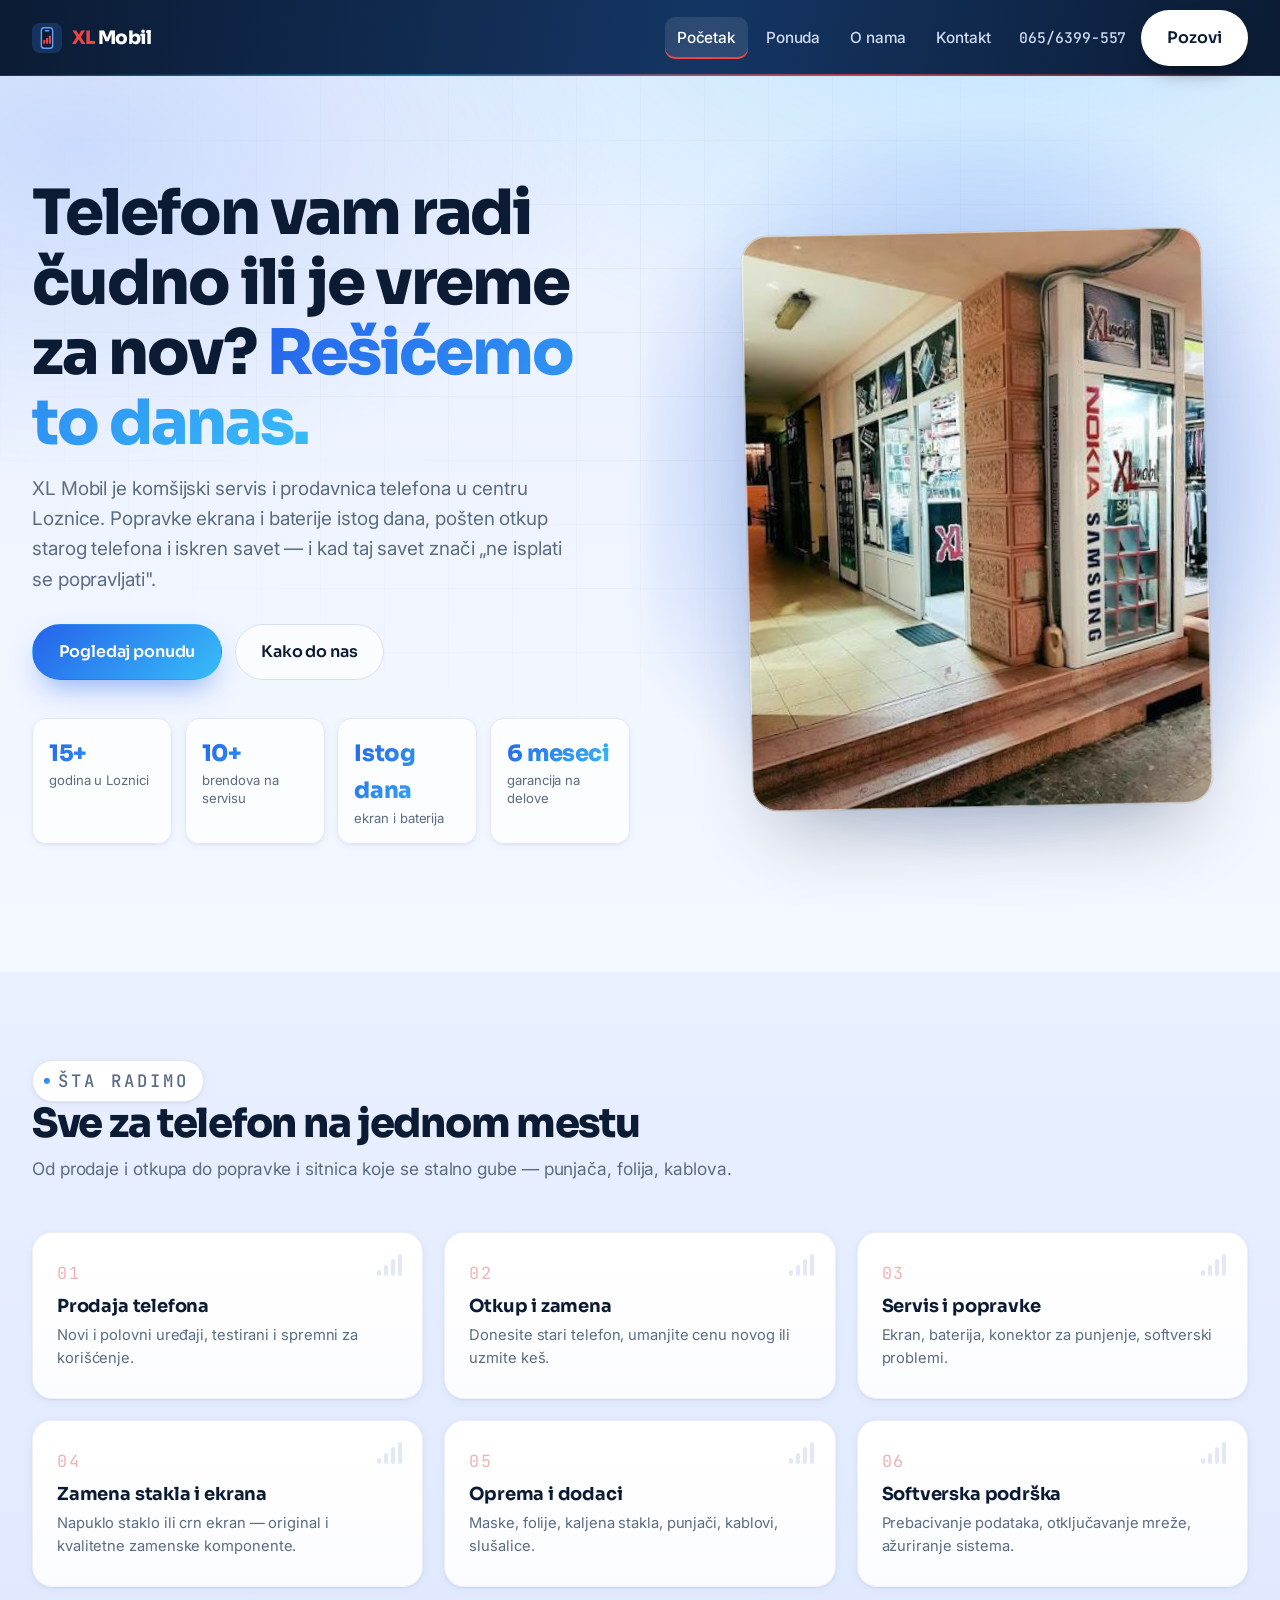
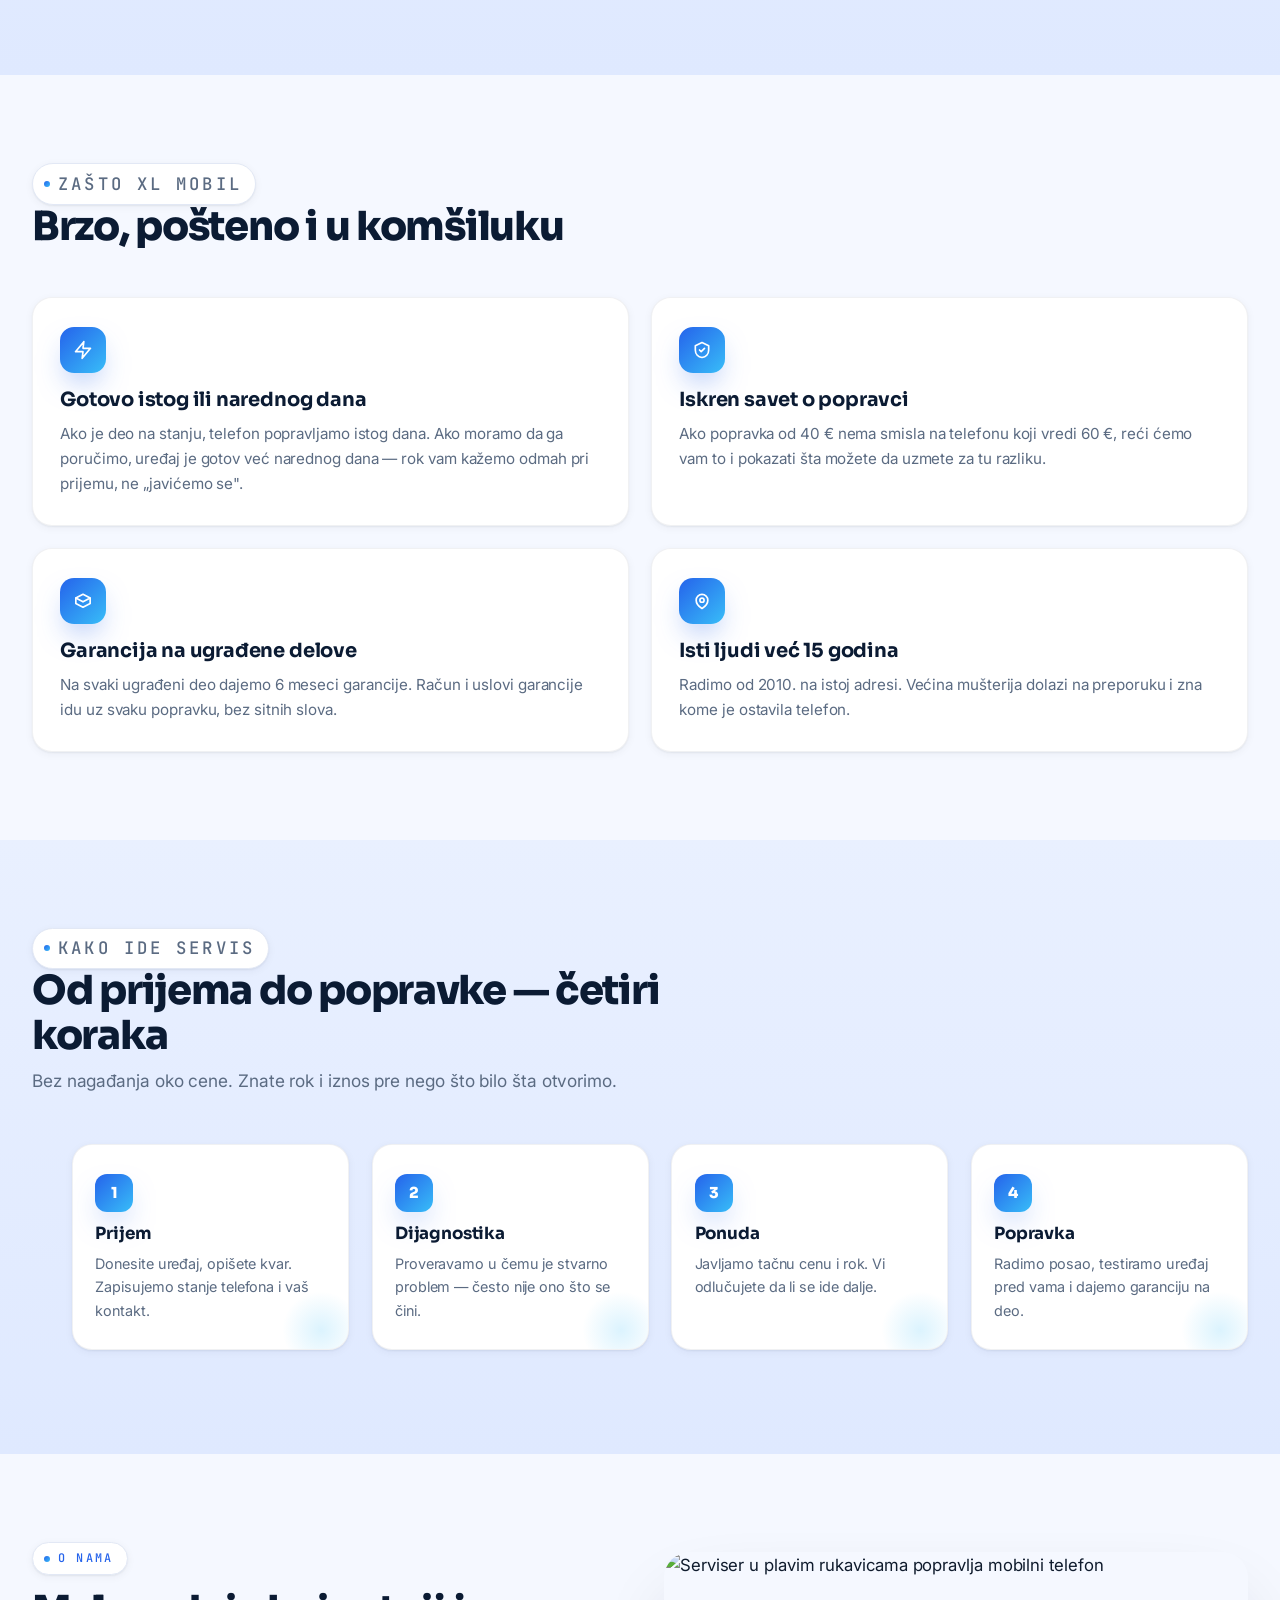
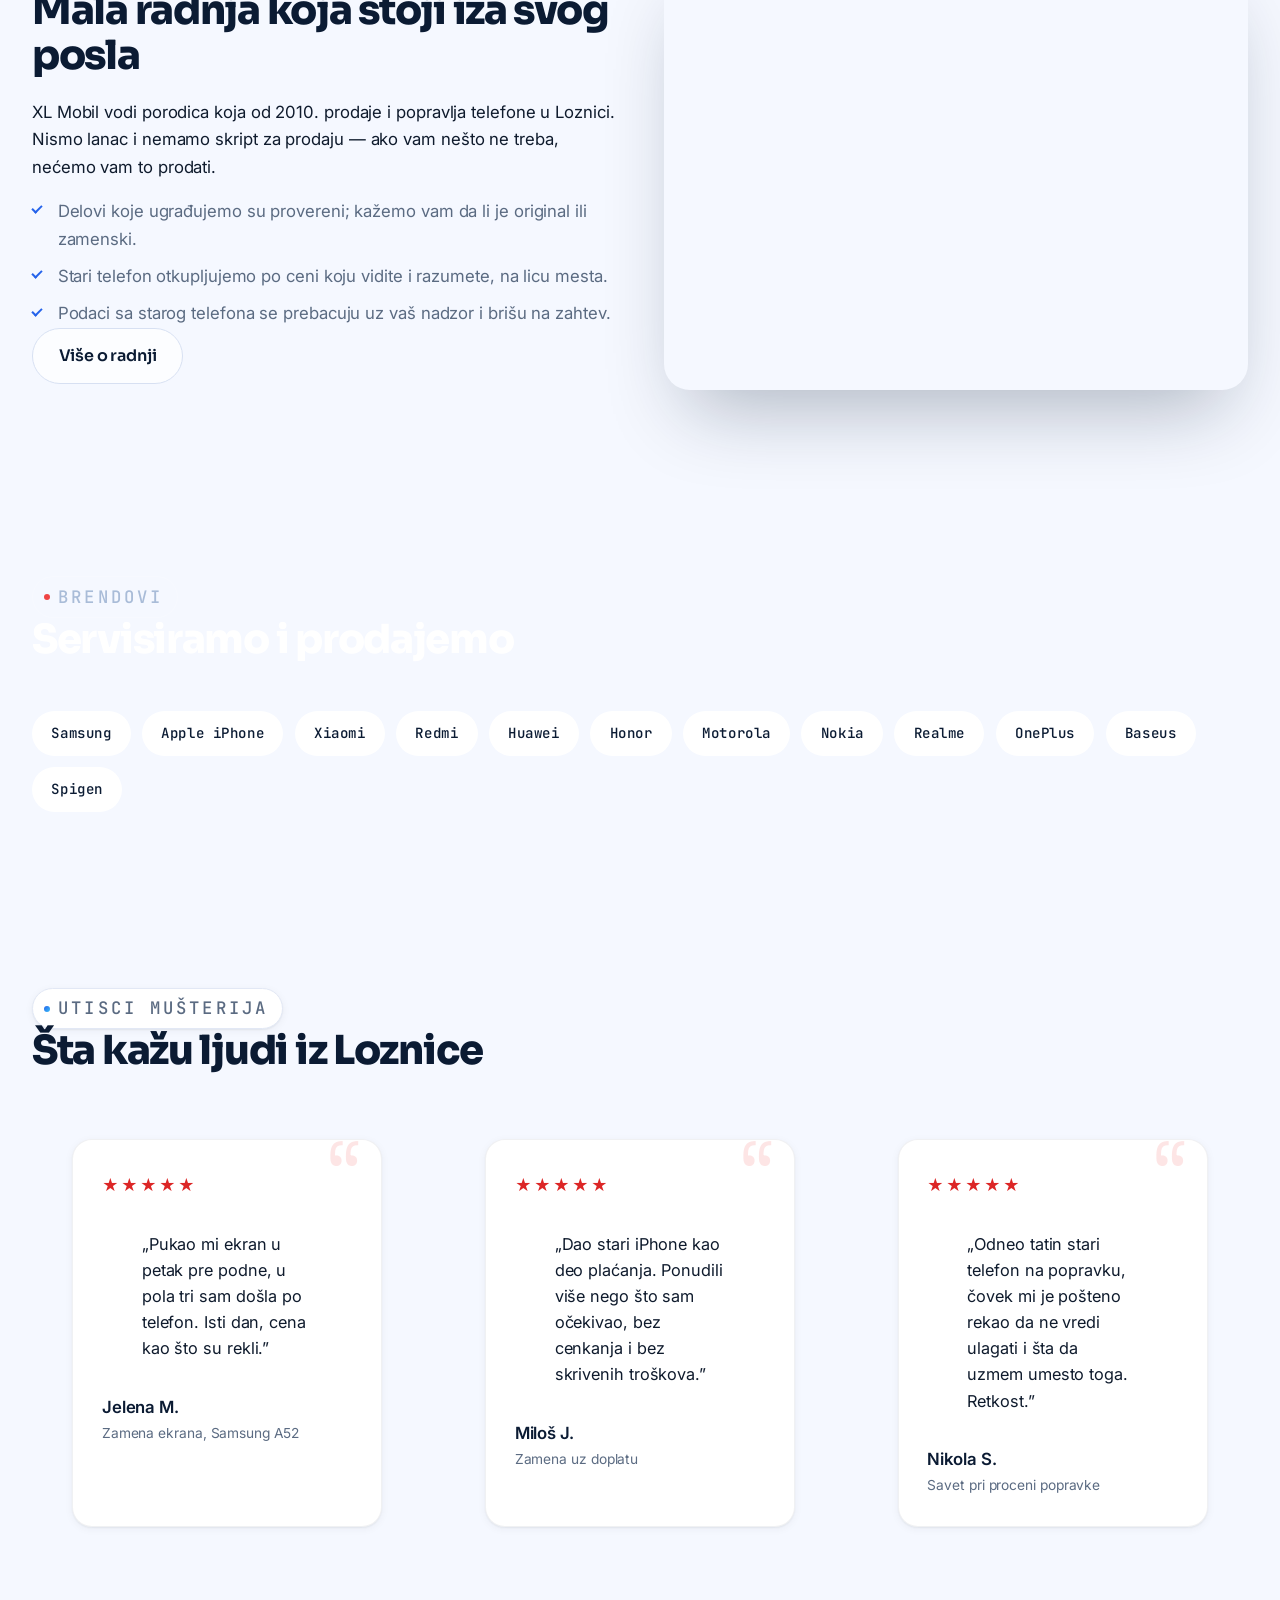
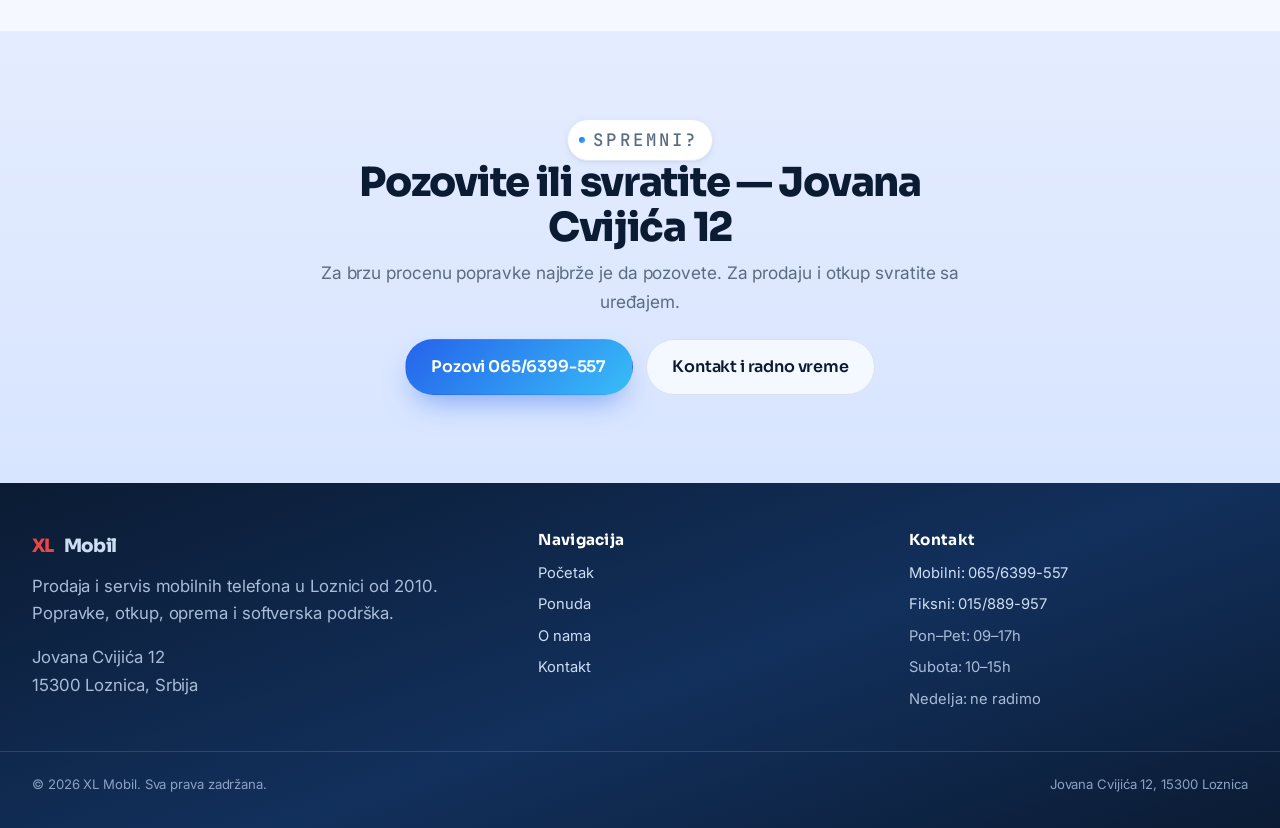
==== commit 32d1ed26: "Redizajn sajta, fotografija radnje i ispravke sadržaja Vizuelno: - plava navigaciona traka sa crveni" ====
--- a/index.html
+++ b/index.html
@@ -22,14 +22,18 @@
 <body>
 <a class="skip-link" href="#main">Preskoči na sadržaj</a>
 
+<!-- Bočne šine: vertikalni tekst uz ivice prozora, vidljive tek na širokim ekranima -->
+<span class="edge-rail edge-rail--left" aria-hidden="true">Prodaja · Servis · Otkup</span>
+<a class="edge-rail edge-rail--right" href="tel:+381656399557" tabindex="-1" aria-hidden="true">065/6399-557 · Loznica</a>
+
 <header class="site-header">
   <div class="wrap header__inner">
     <a class="brand" href="index.html" aria-label="XL Mobil, početna">
       <svg width="30" height="30" viewBox="0 0 32 32" aria-hidden="true" focusable="false">
-        <rect width="32" height="32" rx="8" fill="#0b1b33"/>
-        <rect x="10" y="5" width="12" height="22" rx="3" fill="#122a4d" stroke="#2563eb" stroke-width="1.5"/>
+        <rect width="32" height="32" rx="8" fill="#16325e"/>
+        <rect x="10" y="5" width="12" height="22" rx="3" fill="#0b1b33" stroke="#60a5fa" stroke-width="1.5"/>
         <rect x="13.5" y="7.5" width="5" height="1.6" rx="0.8" fill="#60a5fa"/>
-        <g fill="#2563eb">
+        <g fill="#ef4444">
           <rect x="12" y="18" width="2.2" height="4" rx="0.6"/>
           <rect x="15" y="16" width="2.2" height="6" rx="0.6"/>
           <rect x="18" y="13.5" width="2.2" height="8.5" rx="0.6"/>
@@ -46,7 +50,6 @@
       <ul>
         <li><a href="index.html" aria-current="page">Početak</a></li>
         <li><a href="ponuda.html">Ponuda</a></li>
-        <li><a href="ponuda.html#usluge">Usluge</a></li>
         <li><a href="o-nama.html">O nama</a></li>
         <li><a href="kontakt.html">Kontakt</a></li>
         <li class="mobile-call"><a class="btn btn--primary btn--block" href="tel:+381656399557">Pozovi 065/6399-557</a></li>
@@ -64,9 +67,10 @@
 
   <!-- ================= HERO ================= -->
   <section class="hero">
+    <span class="hero__aurora" aria-hidden="true"></span>
     <div class="wrap hero__grid">
       <div class="hero__copy">
-        <h1 class="hero__title reveal-hero">Telefon vam radi čudno ili je vreme za nov? Rešićemo to danas.</h1>
+        <h1 class="hero__title reveal-hero">Telefon vam radi čudno ili je vreme za nov? <span class="grad">Rešićemo to danas.</span></h1>
         <p class="hero__lead reveal-hero">XL Mobil je komšijski servis i prodavnica telefona u centru Loznice. Popravke ekrana i baterije istog dana, pošten otkup starog telefona i iskren savet — i kad taj savet znači „ne isplati se popravljati".</p>
         <div class="hero__actions reveal-hero">
           <a class="btn btn--primary" href="ponuda.html">Pogledaj ponudu</a>
@@ -74,43 +78,29 @@
         </div>
         <dl class="trust-row reveal-hero">
           <div><dt>15+</dt><dd>godina u Loznici</dd></div>
-          <div><dt>8+</dt><dd>brendova na servisu</dd></div>
+          <div><dt>10+</dt><dd>brendova na servisu</dd></div>
           <div><dt>Istog dana</dt><dd>ekran i baterija</dd></div>
           <div><dt>6 meseci</dt><dd>garancija na delove</dd></div>
         </dl>
       </div>
 
-      <!-- Signature element: hand-drawn SVG telefon u mekom plavom sjaju + 3 glass-morphism čipa koji se jednom podignu pri učitavanju -->
-      <div class="hero__device reveal-hero" aria-hidden="true">
-        <span class="hero__glow"></span>
-        <svg class="hero__phone" viewBox="0 0 300 560" role="img" aria-label="Ilustracija telefona">
-          <rect x="8" y="8" width="284" height="544" rx="46" fill="#122a4d" stroke="#2563eb" stroke-width="2"/>
-          <rect x="20" y="20" width="260" height="520" rx="36" fill="#0b1b33"/>
-          <rect x="116" y="34" width="68" height="14" rx="7" fill="#1c3255"/>
-          <!-- abstract screen UI -->
-          <rect x="40" y="70" width="220" height="120" rx="18" fill="#15294a"/>
-          <g fill="#38bdf8">
-            <rect x="150" y="150" width="12" height="22" rx="3"/>
-            <rect x="168" y="138" width="12" height="34" rx="3"/>
-            <rect x="186" y="124" width="12" height="48" rx="3"/>
-            <rect x="204" y="108" width="12" height="64" rx="3"/>
-          </g>
-          <text x="56" y="112" font-family="JetBrains Mono, monospace" font-size="13" fill="#60a5fa">SIGNAL</text>
-          <text x="56" y="134" font-family="Sora, sans-serif" font-weight="700" font-size="20" fill="#ffffff">Puna 4/4</text>
-          <rect x="40" y="210" width="104" height="104" rx="16" fill="#15294a"/>
-          <rect x="156" y="210" width="104" height="104" rx="16" fill="#15294a"/>
-          <rect x="40" y="330" width="104" height="104" rx="16" fill="#15294a"/>
-          <rect x="156" y="330" width="104" height="104" rx="16" fill="#1d4ed8"/>
-          <circle cx="60" cy="230" r="7" fill="#2563eb"/>
-          <circle cx="176" cy="230" r="7" fill="#2563eb"/>
-          <circle cx="60" cy="350" r="7" fill="#2563eb"/>
-          <circle cx="176" cy="350" r="7" fill="#60a5fa"/>
-          <rect x="40" y="454" width="220" height="66" rx="18" fill="#2563eb"/>
-          <text x="150" y="493" text-anchor="middle" font-family="Sora, sans-serif" font-weight="700" font-size="17" fill="#ffffff">Zakaži servis</text>
-        </svg>
-        <span class="chip chip--1">Servis istog dana</span>
-        <span class="chip chip--2">Garancija 6 meseci</span>
-        <span class="chip chip--3"><span class="chip__dot"></span> Polovni u ponudi</span>
+      <!-- ===================================================================
+           MESTO ZA FOTOGRAFIJU
+           Trenutno je postavljena: assets/SlikaRadnje.jpeg
+           Preporuka: portret 4:5, oko 1200x1500px, do ~400KB.
+           Dok fajl ne postoji, prikazuje se okvir sa uputstvom.
+           =================================================================== -->
+      <div class="hero__media reveal-hero">
+        <span class="hero__glow" aria-hidden="true"></span>
+        <figure class="photo-frame">
+          <img src="assets/SlikaRadnje.jpeg" alt="Ulaz u radnju XL Mobil u Loznici, izlog sa telefonima i opremom"
+               onerror="this.closest('.photo-frame').classList.add('is-empty'); this.remove();">
+          <figcaption class="photo-frame__hint" aria-hidden="true">
+            <svg width="34" height="34" viewBox="0 0 24 24" fill="none" stroke="currentColor" stroke-width="1.5" stroke-linecap="round" stroke-linejoin="round"><rect x="3" y="5" width="18" height="14" rx="3"/><circle cx="8.5" cy="10" r="1.6"/><path d="M21 15.5l-4.5-4.5L9 18.5"/></svg>
+            <strong>Mesto za fotografiju</strong>
+            <span>Sačuvajte sliku kao <code>assets/SlikaRadnje.jpeg</code></span>
+          </figcaption>
+        </figure>
       </div>
     </div>
   </section>
@@ -124,7 +114,7 @@
         <p>Od prodaje i otkupa do popravke i sitnica koje se stalno gube — punjača, folija, kablova.</p>
       </div>
 
-      <div class="grid-cards grid-cards--4">
+      <div class="grid-cards grid-cards--3">
         <a class="chip-card reveal" href="ponuda.html#prodaja">
           <span class="signal" aria-hidden="true"><i></i><i></i><i></i><i></i></span>
           <span class="chip-card__num">01</span>
@@ -155,23 +145,11 @@
           <h3>Oprema i dodaci</h3>
           <p>Maske, folije, kaljena stakla, punjači, kablovi, slušalice.</p>
         </a>
-        <a class="chip-card reveal" href="ponuda.html#uredjaji">
+        <a class="chip-card reveal" href="ponuda.html#softver">
           <span class="signal" aria-hidden="true"><i></i><i></i><i></i><i></i></span>
           <span class="chip-card__num">06</span>
-          <h3>Tableti, satovi, slušalice</h3>
-          <p>Prodaja i servis tableta, pametnih satova i bežičnih slušalica.</p>
-        </a>
-        <a class="chip-card reveal" href="ponuda.html#softver">
-          <span class="signal" aria-hidden="true"><i></i><i></i><i></i><i></i></span>
-          <span class="chip-card__num">07</span>
           <h3>Softverska podrška</h3>
           <p>Prebacivanje podataka, otključavanje mreže, ažuriranje sistema.</p>
-        </a>
-        <a class="chip-card reveal" href="ponuda.html#dopuna">
-          <span class="signal" aria-hidden="true"><i></i><i></i><i></i><i></i></span>
-          <span class="chip-card__num">08</span>
-          <h3>Dopuna i računi</h3>
-          <p>Dopuna kredita za sve mreže i plaćanje računa na licu mesta.</p>
         </a>
       </div>
     </div>
@@ -189,8 +167,8 @@
           <div class="reason__ic" aria-hidden="true">
             <svg width="20" height="20" viewBox="0 0 24 24" fill="none" stroke="currentColor" stroke-width="2" stroke-linecap="round" stroke-linejoin="round"><polyline points="13 2 3 14 12 14 11 22 21 10 12 10 13 2"/></svg>
           </div>
-          <h3>Popravka dok čekate</h3>
-          <p>Zamena ekrana ili baterije za najčešće modele gotova je za 30–60 minuta. Za retke delove kažemo tačan rok pri prijemu, ne „javićemo se".</p>
+          <h3>Gotovo istog ili narednog dana</h3>
+          <p>Ako je deo na stanju, telefon popravljamo istog dana. Ako moramo da ga poručimo, uređaj je gotov već narednog dana — rok vam kažemo odmah pri prijemu, ne „javićemo se".</p>
         </div>
         <div class="reason reveal">
           <div class="reason__ic" aria-hidden="true">
@@ -325,7 +303,7 @@
       <div class="footer__list">
         <a href="index.html">Početak</a>
         <a href="ponuda.html">Ponuda</a>
-        <a href="ponuda.html#usluge">Usluge</a>
+        
         <a href="o-nama.html">O nama</a>
         <a href="kontakt.html">Kontakt</a>
       </div>
@@ -336,8 +314,8 @@
         <a href="tel:+381656399557">Mobilni: 065/6399-557</a>
         <a href="tel:+381158899957">Fiksni: 015/889-957</a>
         <!-- NAPOMENA ZA VLASNIKA: radno vreme nije zvanično potvrđeno — proveriti i ispraviti pre objave sajta -->
-        <span>Pon–Pet: 09–20h</span>
-        <span>Subota: 09–15h</span>
+        <span>Pon–Pet: 09–17h</span>
+        <span>Subota: 10–15h</span>
         <span>Nedelja: ne radimo</span>
       </div>
     </div>
--- a/styles.css
+++ b/styles.css
@@ -742,3 +742,663 @@
   .reveal, .reveal-hero { opacity: 1 !important; transform: none !important; }
   .chip { opacity: 1 !important; transform: none !important; }
 }
+
+/* ==========================================================================
+   VISUAL UPGRADE LAYER
+   Dodato kasnije: bogatija tipografija, gradijenti, dubina i mikro-animacije.
+   Namerno na kraju fajla — pravila ovde nadjačavaju osnovni sloj iznad.
+   ========================================================================== */
+
+:root {
+  --grad-blue: linear-gradient(135deg, #2563eb 0%, #38bdf8 100%);
+  --grad-navy: linear-gradient(160deg, #0b1b33 0%, #12305c 55%, #0b1b33 100%);
+  --shadow-md: 0 10px 30px -8px rgba(11, 27, 51, .16), 0 2px 8px rgba(11, 27, 51, .06);
+  --shadow-lg: 0 40px 80px -24px rgba(11, 27, 51, .30);
+  --shadow-blue: 0 14px 30px -10px rgba(37, 99, 235, .55);
+}
+
+body { font-size: 1.05rem; letter-spacing: -0.005em; }
+h1, h2 { letter-spacing: -0.032em; }
+h2 { font-weight: 800; }
+
+/* Gradijentni akcenat u naslovu */
+.grad {
+  background: var(--grad-blue);
+  -webkit-background-clip: text;
+  background-clip: text;
+  color: transparent;
+}
+
+/* --- Eyebrow kao pill oznaka -------------------------------------------- */
+.eyebrow {
+  display: inline-flex;
+  align-items: center;
+  gap: .5rem;
+  padding: .34rem .85rem .34rem .7rem;
+  border: 1px solid var(--line);
+  border-radius: 999px;
+  background: var(--white);
+  box-shadow: var(--shadow-sm);
+}
+.eyebrow::before {
+  content: "";
+  width: 6px; height: 6px;
+  border-radius: 50%;
+  background: var(--grad-blue);
+}
+.section--navy .eyebrow,
+.page-hero .eyebrow {
+  background: rgba(255, 255, 255, .06);
+  border-color: rgba(255, 255, 255, .16);
+  box-shadow: none;
+}
+
+.section__head { margin-bottom: 3rem; }
+.section__head h2 { margin-bottom: .55rem; }
+
+/* --- Dugmad -------------------------------------------------------------- */
+.btn { padding: .88rem 1.6rem; font-size: 1rem; }
+.btn--primary {
+  position: relative;
+  overflow: hidden;
+  background: var(--grad-blue);
+  box-shadow: var(--shadow-blue);
+}
+.btn--primary::after {
+  content: "";
+  position: absolute;
+  inset: 0;
+  background: linear-gradient(120deg, transparent 30%, rgba(255,255,255,.35) 50%, transparent 70%);
+  transform: translateX(-120%);
+  transition: transform 700ms var(--ease);
+}
+.btn--primary:hover {
+  background: var(--grad-blue);
+  transform: translateY(-3px);
+  box-shadow: 0 20px 38px -12px rgba(37, 99, 235, .65);
+}
+.btn--primary:hover::after { transform: translateX(120%); }
+.btn--ghost { background: rgba(255, 255, 255, .7); backdrop-filter: blur(6px); border-color: #d7e0f2; }
+.btn--ghost:hover { border-color: var(--blue); background: var(--white); box-shadow: var(--shadow-sm); }
+
+/* --- Header -------------------------------------------------------------- */
+.site-header {
+  background: rgba(255, 255, 255, .7);
+  backdrop-filter: saturate(160%) blur(10px);
+  -webkit-backdrop-filter: saturate(160%) blur(10px);
+}
+.site-header.is-scrolled {
+  background: rgba(255, 255, 255, .86);
+  box-shadow: 0 1px 0 rgba(11, 27, 51, .06), 0 12px 30px -18px rgba(11, 27, 51, .35);
+}
+.header__inner { min-height: 76px; }
+.primary-nav a[aria-current="page"] {
+  background: linear-gradient(180deg, rgba(37, 99, 235, .06), rgba(37, 99, 235, .12));
+  box-shadow: inset 0 -2px 0 var(--blue);
+}
+
+/* --- Hero ---------------------------------------------------------------- */
+.hero {
+  padding-block: clamp(3rem, 8vw, 6.5rem) clamp(3.5rem, 9vw, 7rem);
+  background:
+    radial-gradient(70rem 40rem at 78% -10%, rgba(56, 189, 248, .16), transparent 60%),
+    radial-gradient(55rem 34rem at 6% 8%, rgba(37, 99, 235, .12), transparent 62%),
+    linear-gradient(180deg, #ffffff 0%, var(--bg) 100%);
+}
+/* Suptilna mreža preko pozadine — „tech" tekstura bez šuma */
+.hero__aurora {
+  position: absolute;
+  inset: 0;
+  z-index: 0;
+  pointer-events: none;
+  background-image:
+    linear-gradient(rgba(11, 27, 51, .045) 1px, transparent 1px),
+    linear-gradient(90deg, rgba(11, 27, 51, .045) 1px, transparent 1px);
+  background-size: 64px 64px;
+  -webkit-mask-image: radial-gradient(70% 60% at 50% 30%, #000 0%, transparent 78%);
+  mask-image: radial-gradient(70% 60% at 50% 30%, #000 0%, transparent 78%);
+}
+.hero__grid { position: relative; z-index: 1; }
+@media (min-width: 900px) { .hero__grid { grid-template-columns: 1.02fr .98fr; } }
+.hero__title { font-size: clamp(2.3rem, 5.6vw, 3.9rem); }
+.hero__lead { font-size: 1.18rem; line-height: 1.6; }
+
+/* Statistike kao male kartice */
+.trust-row { max-width: none; gap: .8rem; grid-template-columns: repeat(2, 1fr); }
+@media (min-width: 560px) { .trust-row { grid-template-columns: repeat(4, 1fr); } }
+.trust-row > div {
+  padding: .95rem 1rem;
+  background: rgba(255, 255, 255, .75);
+  border: 1px solid var(--line);
+  border-radius: var(--r-sm);
+  backdrop-filter: blur(6px);
+  box-shadow: var(--shadow-sm);
+  transition: transform var(--dur) var(--ease), box-shadow var(--dur) var(--ease);
+}
+.trust-row > div:hover { transform: translateY(-3px); box-shadow: var(--shadow-md); }
+.trust-row dt {
+  font-size: 1.42rem;
+  background: var(--grad-blue);
+  -webkit-background-clip: text;
+  background-clip: text;
+  color: transparent;
+}
+
+/* --- MESTO ZA FOTOGRAFIJU ------------------------------------------------
+   Slika se učitava sa assets/foto.jpg. Ako fajl ne postoji, inline onerror
+   u index.html dodaje klasu .is-empty i prikazuje se okvir sa uputstvom.
+   ------------------------------------------------------------------------ */
+.hero__media {
+  position: relative;
+  justify-self: center;
+  width: min(420px, 84vw);
+  aspect-ratio: 4 / 5;
+}
+.hero__glow {
+  position: absolute;
+  inset: -18% -22%;
+  background: radial-gradient(circle at 50% 45%, rgba(56, 189, 248, .40), rgba(37, 99, 235, .18) 45%, transparent 70%);
+  filter: blur(10px);
+  z-index: 0;
+}
+.photo-frame {
+  position: relative;
+  z-index: 1;
+  margin: 0;
+  width: 100%;
+  height: 100%;
+  border-radius: var(--r-lg);
+  overflow: hidden;
+  background: var(--white);
+  box-shadow: var(--shadow-lg), 0 0 0 1px rgba(11, 27, 51, .07);
+  transform: rotate(-1.2deg);
+  transition: transform var(--dur) var(--ease), box-shadow var(--dur) var(--ease);
+}
+.photo-frame:hover { transform: rotate(0deg) translateY(-4px); }
+.photo-frame img { width: 100%; height: 100%; object-fit: cover; }
+.photo-frame::after {
+  content: "";
+  position: absolute;
+  inset: 0;
+  border-radius: inherit;
+  pointer-events: none;
+  box-shadow: inset 0 0 0 1px rgba(255, 255, 255, .55);
+  background: linear-gradient(180deg, rgba(255, 255, 255, .14), transparent 30%, rgba(11, 27, 51, .10));
+}
+.photo-frame__hint { display: none; }
+.photo-frame.is-empty {
+  background:
+    repeating-linear-gradient(135deg, rgba(37, 99, 235, .035) 0 12px, transparent 12px 24px),
+    linear-gradient(160deg, #f2f6ff, #e8f0ff);
+  box-shadow: var(--shadow-md);
+}
+.photo-frame.is-empty::after { display: none; }
+.photo-frame.is-empty .photo-frame__hint {
+  display: grid;
+  place-items: center;
+  align-content: center;
+  gap: .45rem;
+  height: 100%;
+  padding: 1.5rem;
+  text-align: center;
+  color: var(--blue-dark);
+  border: 2px dashed rgba(37, 99, 235, .35);
+  border-radius: inherit;
+}
+.photo-frame__hint strong { font-family: var(--font-display); font-size: 1.02rem; color: var(--navy); }
+.photo-frame__hint span { font-size: .86rem; color: var(--slate); }
+.photo-frame__hint code {
+  font-family: var(--font-mono);
+  font-size: .82rem;
+  background: rgba(37, 99, 235, .10);
+  padding: .12rem .4rem;
+  border-radius: 6px;
+  color: var(--blue-dark);
+}
+.hero-in .hero__media { animation: heroIn var(--dur) var(--ease) .18s forwards; }
+
+.chip {
+  background: rgba(255, 255, 255, .82);
+  box-shadow: 0 12px 28px -12px rgba(11, 27, 51, .45);
+  font-size: .84rem;
+  padding: .58rem .95rem;
+}
+.chip--1 { top: 6%; left: -10%; }
+.chip--2 { top: 46%; right: -12%; }
+.chip--3 { bottom: 7%; left: -8%; }
+@media (max-width: 520px) {
+  .chip--1 { left: -3%; }
+  .chip--2 { right: -3%; }
+  .chip--3 { left: -1%; }
+}
+
+/* --- Kartice ponude ------------------------------------------------------ */
+.section--tint { background: linear-gradient(180deg, var(--bg) 0%, #eef3ff 100%); }
+
+.chip-card {
+  padding: 1.7rem 1.5rem 1.8rem;
+  border: 1px solid rgba(11, 27, 51, .06);
+  background: linear-gradient(180deg, #ffffff 0%, #fbfcff 100%);
+  transition: transform var(--dur) var(--ease), box-shadow var(--dur) var(--ease), border-color var(--dur) var(--ease);
+}
+.chip-card::after { height: 4px; background: var(--grad-blue); }
+.chip-card:hover, .chip-card:focus-visible {
+  transform: translateY(-6px);
+  border-color: rgba(37, 99, 235, .28);
+  box-shadow: 0 26px 50px -22px rgba(11, 27, 51, .40);
+}
+.chip-card__num { font-size: 1.05rem; color: rgba(37, 99, 235, .32); order: -1; }
+.chip-card h3 { font-size: 1.12rem; }
+.chip-card p { line-height: 1.55; }
+
+/* --- Zašto mi ------------------------------------------------------------ */
+.reason {
+  padding: 1.8rem 1.7rem;
+  border: 1px solid rgba(11, 27, 51, .06);
+  transition: transform var(--dur) var(--ease), box-shadow var(--dur) var(--ease);
+}
+.reason:hover { transform: translateY(-4px); box-shadow: var(--shadow-md); }
+.reason__ic {
+  width: 46px; height: 46px;
+  border-radius: 14px;
+  background: var(--grad-blue);
+  color: var(--white);
+  box-shadow: var(--shadow-blue);
+  margin-bottom: 1rem;
+}
+
+/* --- Koraci servisa ------------------------------------------------------ */
+.steps { gap: 1.2rem; }
+.step {
+  padding: 1.8rem 1.4rem 1.6rem;
+  border: 1px solid rgba(11, 27, 51, .06);
+  overflow: hidden;
+  transition: transform var(--dur) var(--ease), box-shadow var(--dur) var(--ease);
+}
+.step:hover { transform: translateY(-4px); box-shadow: var(--shadow-md); }
+.step::after {
+  content: "";
+  position: absolute;
+  right: -12px; bottom: -20px;
+  width: 78px; height: 78px;
+  border-radius: 50%;
+  background: radial-gradient(circle, rgba(56, 189, 248, .18), transparent 70%);
+}
+.step::before {
+  width: 38px; height: 38px;
+  border-radius: 12px;
+  background: var(--grad-blue);
+  box-shadow: var(--shadow-blue);
+}
+
+/* --- Brendovi ------------------------------------------------------------ */
+.section--navy { background: var(--grad-navy); position: relative; overflow: hidden; }
+.section--navy::before {
+  content: "";
+  position: absolute;
+  inset: auto -10% -60% -10%;
+  height: 60%;
+  pointer-events: none;
+  background: radial-gradient(60% 100% at 50% 0%, rgba(56, 189, 248, .22), transparent 70%);
+}
+.section--navy .wrap { position: relative; z-index: 1; }
+.brands { gap: .7rem; }
+.section--navy .brands li {
+  padding: .62rem 1.15rem;
+  font-size: .88rem;
+  background: rgba(255, 255, 255, .06);
+  border-color: rgba(255, 255, 255, .14);
+  transition: background var(--dur) var(--ease), border-color var(--dur) var(--ease), transform var(--dur) var(--ease), color var(--dur) var(--ease);
+}
+.section--navy .brands li:hover {
+  background: rgba(56, 189, 248, .16);
+  border-color: rgba(56, 189, 248, .45);
+  color: var(--white);
+  transform: translateY(-2px);
+}
+
+/* --- Utisci -------------------------------------------------------------- */
+.quote {
+  position: relative;
+  padding: 2rem 1.8rem 1.8rem;
+  border: 1px solid rgba(11, 27, 51, .06);
+  transition: transform var(--dur) var(--ease), box-shadow var(--dur) var(--ease);
+}
+.quote:hover { transform: translateY(-4px); box-shadow: var(--shadow-md); }
+.quote::before {
+  content: "\201C";
+  position: absolute;
+  top: -.4rem; right: 1.2rem;
+  font-family: var(--font-display);
+  font-size: 5rem;
+  line-height: 1;
+  color: rgba(37, 99, 235, .12);
+}
+.quote p { font-size: 1.02rem; line-height: 1.6; }
+.stars { color: #f59e0b; font-size: 1rem; }
+
+/* --- Media blok ---------------------------------------------------------- */
+.media__img { box-shadow: var(--shadow-lg); }
+.media__img img { transition: transform 600ms var(--ease); }
+.media__img:hover img { transform: scale(1.03); }
+
+/* --- Zaključni CTA ------------------------------------------------------- */
+#cta { background: linear-gradient(180deg, #eef3ff 0%, #e4ecff 100%); }
+#cta .section__head { max-width: 44rem; margin-inline: auto; text-align: center; }
+#cta .hero__actions { justify-content: center; margin-bottom: 0; }
+
+/* --- Podnožje ------------------------------------------------------------ */
+.site-footer { background: var(--grad-navy); }
+
+/* --- Unutrašnje stranice ------------------------------------------------- */
+.page-hero {
+  background:
+    radial-gradient(60rem 30rem at 80% -20%, rgba(56, 189, 248, .22), transparent 60%),
+    var(--grad-navy);
+}
+
+/* ==========================================================================
+   ŠIRINA I BOČNE IVICE
+   Sadržaj je bio uzak (1140px), pa su na velikim ekranima leva i desna
+   strana ostajale prazne. Rešenje u tri koraka:
+     1) širi kontejner,
+     2) fiksne bočne "šine" sa vertikalnim tekstom (samo >= 1400px),
+     3) meki gradijentni oblaci iza sekcija da bele margine ne deluju prazno.
+   ========================================================================== */
+
+:root { --maxw: 1280px; }
+
+/* --- 1) Hero koristi celu širinu ---------------------------------------- */
+@media (min-width: 1100px) {
+  .hero__grid { grid-template-columns: 1.05fr .95fr; gap: clamp(3rem, 6vw, 5.5rem); }
+  .hero__media { width: min(460px, 40vw); }
+}
+
+/* --- 2) Bočne šine ------------------------------------------------------
+   Vertikalni tekst uz same ivice prozora: levo šta radimo, desno telefon.
+   Prikazuju se tek kada zaista ima praznog prostora pored sadržaja.
+   ------------------------------------------------------------------------ */
+.edge-rail {
+  display: none;
+  position: fixed;
+  top: 50%;
+  z-index: 5;
+  transform: translateY(-50%);
+  align-items: center;
+  gap: 1.1rem;
+  font-family: var(--font-mono);
+  font-size: .72rem;
+  letter-spacing: .34em;
+  text-transform: uppercase;
+  color: var(--slate);
+  text-decoration: none;
+  pointer-events: none;
+  writing-mode: vertical-rl;
+}
+.edge-rail::before,
+.edge-rail::after {
+  content: "";
+  width: 1px;
+  height: 5rem;
+  background: linear-gradient(180deg, transparent, rgba(37, 99, 235, .45), transparent);
+}
+.edge-rail--left { left: 1.9rem; }
+.edge-rail--right { right: 1.9rem; transform: translateY(-50%) rotate(180deg); }
+.edge-rail--right {
+  pointer-events: auto;
+  color: var(--blue-dark);
+  transition: color var(--dur) var(--ease);
+}
+.edge-rail--right:hover { color: var(--blue); }
+
+@media (min-width: 1400px) { .edge-rail { display: flex; } }
+
+/* --- 3) Ambijent u praznim marginama ------------------------------------
+   Široki, jako blagi gradijentni oblaci koji "obuhvataju" sadržaj sa strane.
+   Ostaju iza svega (z-index: -1) i ne hvataju klikove.
+   ------------------------------------------------------------------------ */
+body { position: relative; overflow-x: hidden; }
+body::before {
+  content: "";
+  position: fixed;
+  inset: 0;
+  z-index: -1;
+  pointer-events: none;
+  background:
+    radial-gradient(38rem 38rem at -8% 22%, rgba(37, 99, 235, .10), transparent 65%),
+    radial-gradient(34rem 34rem at 108% 62%, rgba(56, 189, 248, .12), transparent 65%),
+    radial-gradient(30rem 30rem at -6% 92%, rgba(56, 189, 248, .08), transparent 65%);
+}
+
+/* Sekcije sa svojom pozadinom moraju ostati neprozirne da oblaci
+   ne probijaju kroz njih. */
+.section--tint, .section--navy, .site-footer, .page-hero, #cta { position: relative; z-index: 0; }
+
+/* Bele sekcije puštaju ambijent, ali sadržaj ostaje čitak */
+.section:not(.section--tint):not(.section--navy) { position: relative; }
+
+/* Na uskim ekranima ambijent je slabiji da ne guši sadržaj */
+@media (max-width: 860px) {
+  body::before { opacity: .55; }
+}
+
+/* --- Sitno: mreža ponude bolje diše na širem kontejneru ----------------- */
+@media (min-width: 1200px) {
+  .grid-cards { gap: 1.3rem; }
+  .reasons, .quotes, .steps { gap: 1.4rem; }
+}
+
+/* ==========================================================================
+   PLAVI HEADER, CRVENO "XL" I MANJE BELINE
+   Traka za navigaciju je sada tamnoplava, logo ima crveno "XL", a sekcije
+   koje su bile čisto bele dobile su blagi plavi ton da stranica ne deluje
+   prazno. Kartice ostaju bele — tako se jasnije odvajaju od podloge.
+   ========================================================================== */
+
+:root {
+  --red: #ef4444;          /* akcenat u logotipu */
+  --red-dark: #dc2626;     /* isti akcenat na svetloj podlozi */
+  --grad-header: linear-gradient(100deg, #0b1b33 0%, #143563 55%, #0b1b33 100%);
+}
+
+/* --- Logo: crveno "XL" --------------------------------------------------- */
+.brand__x { color: var(--red); }
+.footer__brand .brand__x { color: var(--red); }
+
+/* --- Plava navigaciona traka -------------------------------------------- */
+.site-header {
+  background: var(--grad-header);
+  box-shadow: inset 0 -1px 0 rgba(255, 255, 255, .10);
+  backdrop-filter: none;
+  -webkit-backdrop-filter: none;
+}
+.site-header.is-scrolled {
+  background: var(--grad-header);
+  box-shadow: inset 0 -1px 0 rgba(255, 255, 255, .10), 0 14px 34px -20px rgba(11, 27, 51, .75);
+}
+/* Tanka svetlucava linija ispod trake — odvaja header od hero sekcije */
+.site-header::after {
+  content: "";
+  position: absolute;
+  left: 0; right: 0; bottom: 0;
+  height: 2px;
+  background: linear-gradient(90deg, transparent, rgba(56, 189, 248, .55), var(--red), transparent);
+  opacity: .75;
+}
+.header__inner { position: relative; }
+
+.brand, .brand:hover { color: var(--white); }
+
+.primary-nav a { color: #cddcf2; }
+.primary-nav a:hover { background: rgba(255, 255, 255, .10); color: var(--white); }
+.primary-nav a[aria-current="page"] {
+  color: var(--white);
+  background: rgba(255, 255, 255, .10);
+  box-shadow: inset 0 -2px 0 var(--red);
+}
+
+.header__phone { color: #cddcf2; }
+.header__phone:hover { color: var(--white); }
+
+/* Dugme "Pozovi" u plavoj traci — belo, da se vidi */
+.site-header .btn--primary { background: var(--white); color: var(--navy); box-shadow: 0 10px 24px -12px rgba(0, 0, 0, .8); }
+.site-header .btn--primary:hover { background: #eaf1ff; color: var(--navy); }
+
+/* Hamburger dugme */
+.nav-toggle { background: rgba(255, 255, 255, .08); border-color: rgba(255, 255, 255, .22); }
+.nav-toggle span, .nav-toggle span::before, .nav-toggle span::after { background: var(--white); }
+
+/* Mobilni meni prati boju trake */
+@media (max-width: 860px) {
+  .primary-nav {
+    background: var(--grad-header);
+    border-top: 1px solid rgba(255, 255, 255, .12);
+  }
+  .primary-nav a { border-bottom: 1px solid rgba(255, 255, 255, .10); }
+  .primary-nav a[aria-current="page"] { background: rgba(255, 255, 255, .10); box-shadow: inset 3px 0 0 var(--red); }
+  .primary-nav .mobile-call .btn--primary { background: var(--white); color: var(--navy); }
+}
+
+/* --- Manje beline: sekcije dobijaju plavi ton ---------------------------- */
+body { background: var(--bg); }
+
+/* Sekcije bez svoje pozadine više nisu bele */
+.section { background: transparent; }
+.section--tint { background: linear-gradient(180deg, #e9f0ff 0%, #dfe9ff 100%); }
+
+/* Hero kreće od svetloplave, ne od bele */
+.hero {
+  background:
+    radial-gradient(70rem 40rem at 78% -10%, rgba(56, 189, 248, .22), transparent 60%),
+    radial-gradient(55rem 34rem at 6% 8%, rgba(37, 99, 235, .16), transparent 62%),
+    linear-gradient(180deg, #eaf1ff 0%, #f4f8ff 100%);
+}
+
+/* Ambijent u marginama malo jači, sada kada je podloga tonirana */
+body::before {
+  background:
+    radial-gradient(38rem 38rem at -8% 22%, rgba(37, 99, 235, .16), transparent 65%),
+    radial-gradient(34rem 34rem at 108% 62%, rgba(56, 189, 248, .18), transparent 65%),
+    radial-gradient(30rem 30rem at -6% 92%, rgba(239, 68, 68, .07), transparent 65%);
+}
+
+#cta { background: linear-gradient(180deg, #e4ecff 0%, #d8e5ff 100%); }
+
+/* --- Crveni akcenti na još par mesta ------------------------------------ */
+/* Zvezdice u utiscima i navodnik */
+.stars { color: var(--red-dark); }
+.quote::before { color: rgba(239, 68, 68, .14); }
+
+/* Tačka u "eyebrow" oznaci naizmenično plavo/crveno deluje šareno,
+   pa je crvena rezervisana za sekcije na tamnoj podlozi. */
+.section--navy .eyebrow::before, .page-hero .eyebrow::before { background: var(--red); }
+
+/* Brojevi kartica ponude */
+.chip-card__num { color: rgba(220, 38, 38, .35); }
+
+/* Podvlaka ispod kartice: plavi gradijent koji se završava crvenim */
+.chip-card::after { background: linear-gradient(90deg, var(--blue) 0%, var(--sky) 60%, var(--red) 100%); }
+
+/* Bočna šina desno (telefon) — crvena, kao poziv na akciju */
+.edge-rail--right { color: var(--red-dark); }
+.edge-rail--right:hover { color: var(--red); }
+.edge-rail--right::before, .edge-rail--right::after {
+  background: linear-gradient(180deg, transparent, rgba(239, 68, 68, .5), transparent);
+}
+
+/* Podnožje: crvena linija iznad donjeg reda */
+.footer__bottom { border-top-color: rgba(239, 68, 68, .35); }
+
+/* ==========================================================================
+   ISPRAVKE: čitljivi brendovi, simetrična mreža, strelica "Usluge"
+   ========================================================================== */
+
+/* --- Brendovi: bele pločice sa tamnim tekstom ---------------------------
+   Ranije su bila svetla slova na poluprovidnoj svetloj pločici — slabo se
+   čitalo. Sada je pločica puna bela, tekst tamnoplav.
+   ------------------------------------------------------------------------ */
+.section--navy .brands li {
+  background: var(--white);
+  color: var(--navy);
+  border-color: transparent;
+  font-weight: 500;
+}
+.section--navy .brands li:hover {
+  background: var(--red);
+  border-color: transparent;
+  color: var(--white);
+  transform: translateY(-2px);
+}
+
+/* --- Simetrična mreža ponude -------------------------------------------
+   Šest kartica: 3 + 3 na desktopu, 2 + 2 + 2 na tabletu, po jedna na telefonu.
+   Nijedan red ne ostaje nepopunjen.
+   ------------------------------------------------------------------------ */
+@media (min-width: 940px) {
+  .grid-cards--3 { grid-template-columns: repeat(3, 1fr); }
+}
+
+/* --- Strelica "Usluge" na stranici Ponuda -------------------------------
+   Iskače pri učitavanju stranice, zatim lagano poskakuje da se primeti.
+   ------------------------------------------------------------------------ */
+.jump-arrow {
+  display: inline-flex;
+  align-items: center;
+  gap: .8rem;
+  margin-top: 2rem;
+  padding: .55rem .55rem .55rem 1.3rem;
+  border-radius: 999px;
+  background: var(--white);
+  color: var(--navy);
+  font-family: var(--font-display);
+  font-weight: 700;
+  font-size: 1rem;
+  letter-spacing: -0.01em;
+  text-decoration: none;
+  box-shadow: 0 18px 34px -16px rgba(0, 0, 0, .8);
+  opacity: 0;
+  transform: translateY(-14px) scale(.92);
+  animation: jumpArrowIn 520ms var(--ease) .35s forwards;
+}
+.jump-arrow:hover { color: var(--navy); }
+.jump-arrow__ic {
+  display: grid;
+  place-items: center;
+  width: 40px; height: 40px;
+  border-radius: 50%;
+  background: var(--red);
+  color: var(--white);
+  animation: jumpArrowBob 1.8s ease-in-out 1.1s infinite;
+}
+.jump-arrow:hover .jump-arrow__ic { background: var(--red-dark); }
+/* Prsten koji pulsira oko strelice */
+.jump-arrow__ic::before {
+  content: "";
+  position: absolute;
+  width: 40px; height: 40px;
+  border-radius: 50%;
+  border: 2px solid var(--red);
+  animation: jumpArrowRing 1.8s ease-out 1.1s infinite;
+}
+.jump-arrow__ic { position: relative; }
+
+@keyframes jumpArrowIn { to { opacity: 1; transform: none; } }
+@keyframes jumpArrowBob {
+  0%, 100% { transform: translateY(0); }
+  50%      { transform: translateY(5px); }
+}
+@keyframes jumpArrowRing {
+  0%   { opacity: .7; transform: scale(1); }
+  70%  { opacity: 0;  transform: scale(1.7); }
+  100% { opacity: 0;  transform: scale(1.7); }
+}
+
+@media (prefers-reduced-motion: reduce) {
+  .jump-arrow { opacity: 1 !important; transform: none !important; }
+  .jump-arrow__ic, .jump-arrow__ic::before { animation: none !important; }
+}
+
+/* Strelica "Usluge": plavi krug umesto crvenog */
+.jump-arrow__ic { background: var(--blue); }
+.jump-arrow:hover .jump-arrow__ic { background: var(--blue-dark); }
+.jump-arrow__ic::before { border-color: var(--sky); }
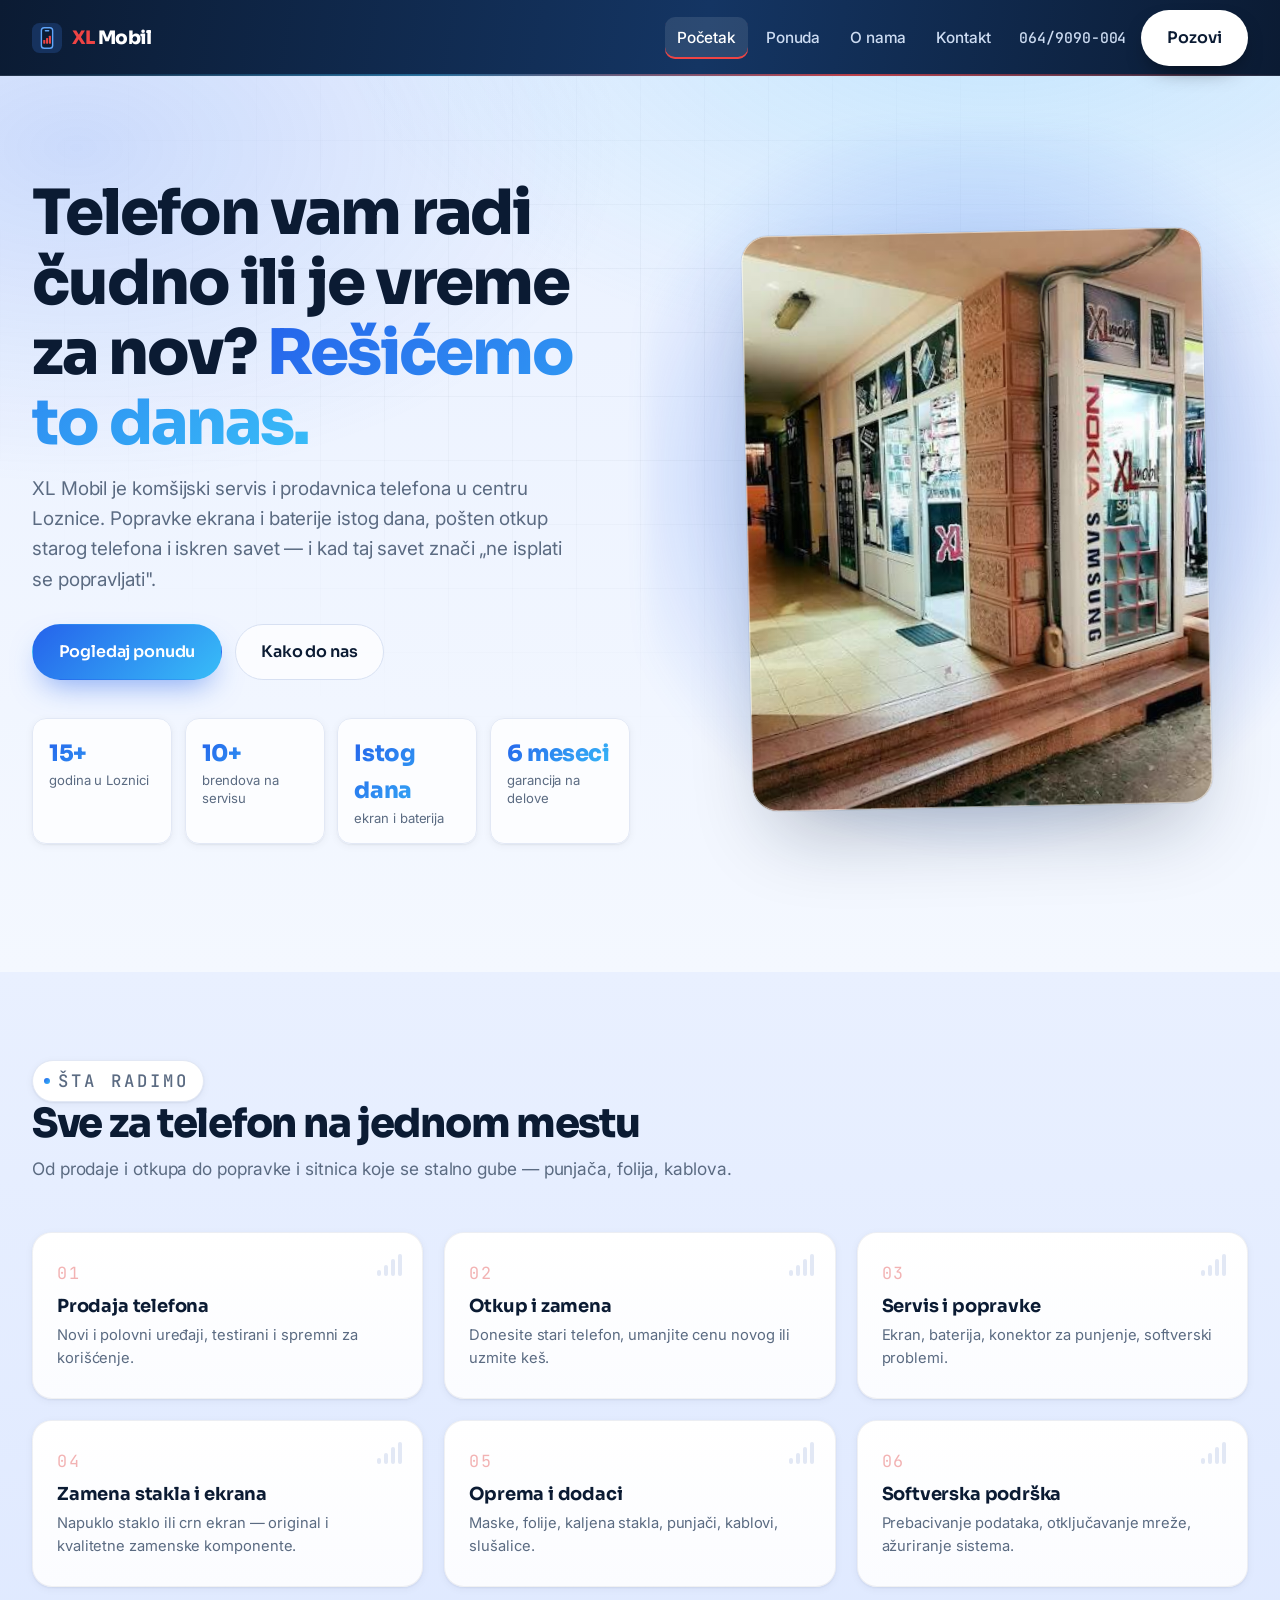
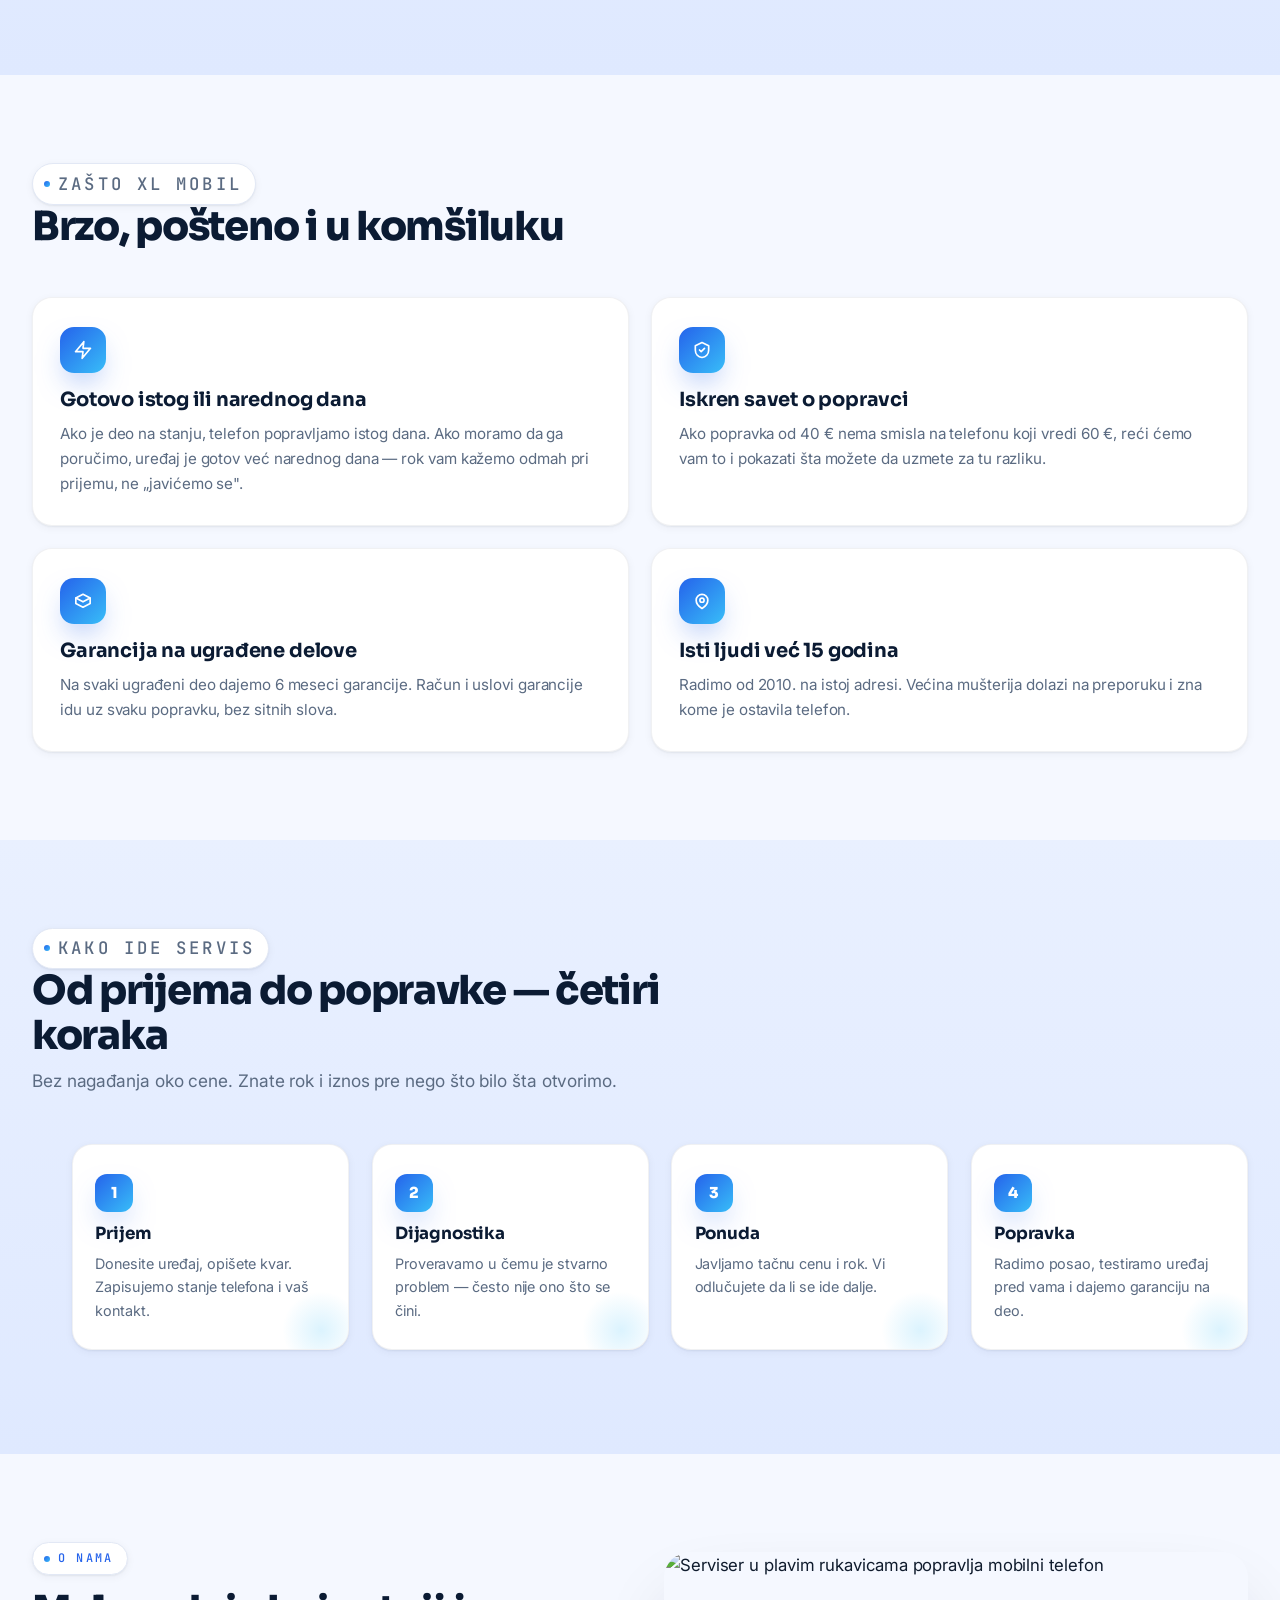
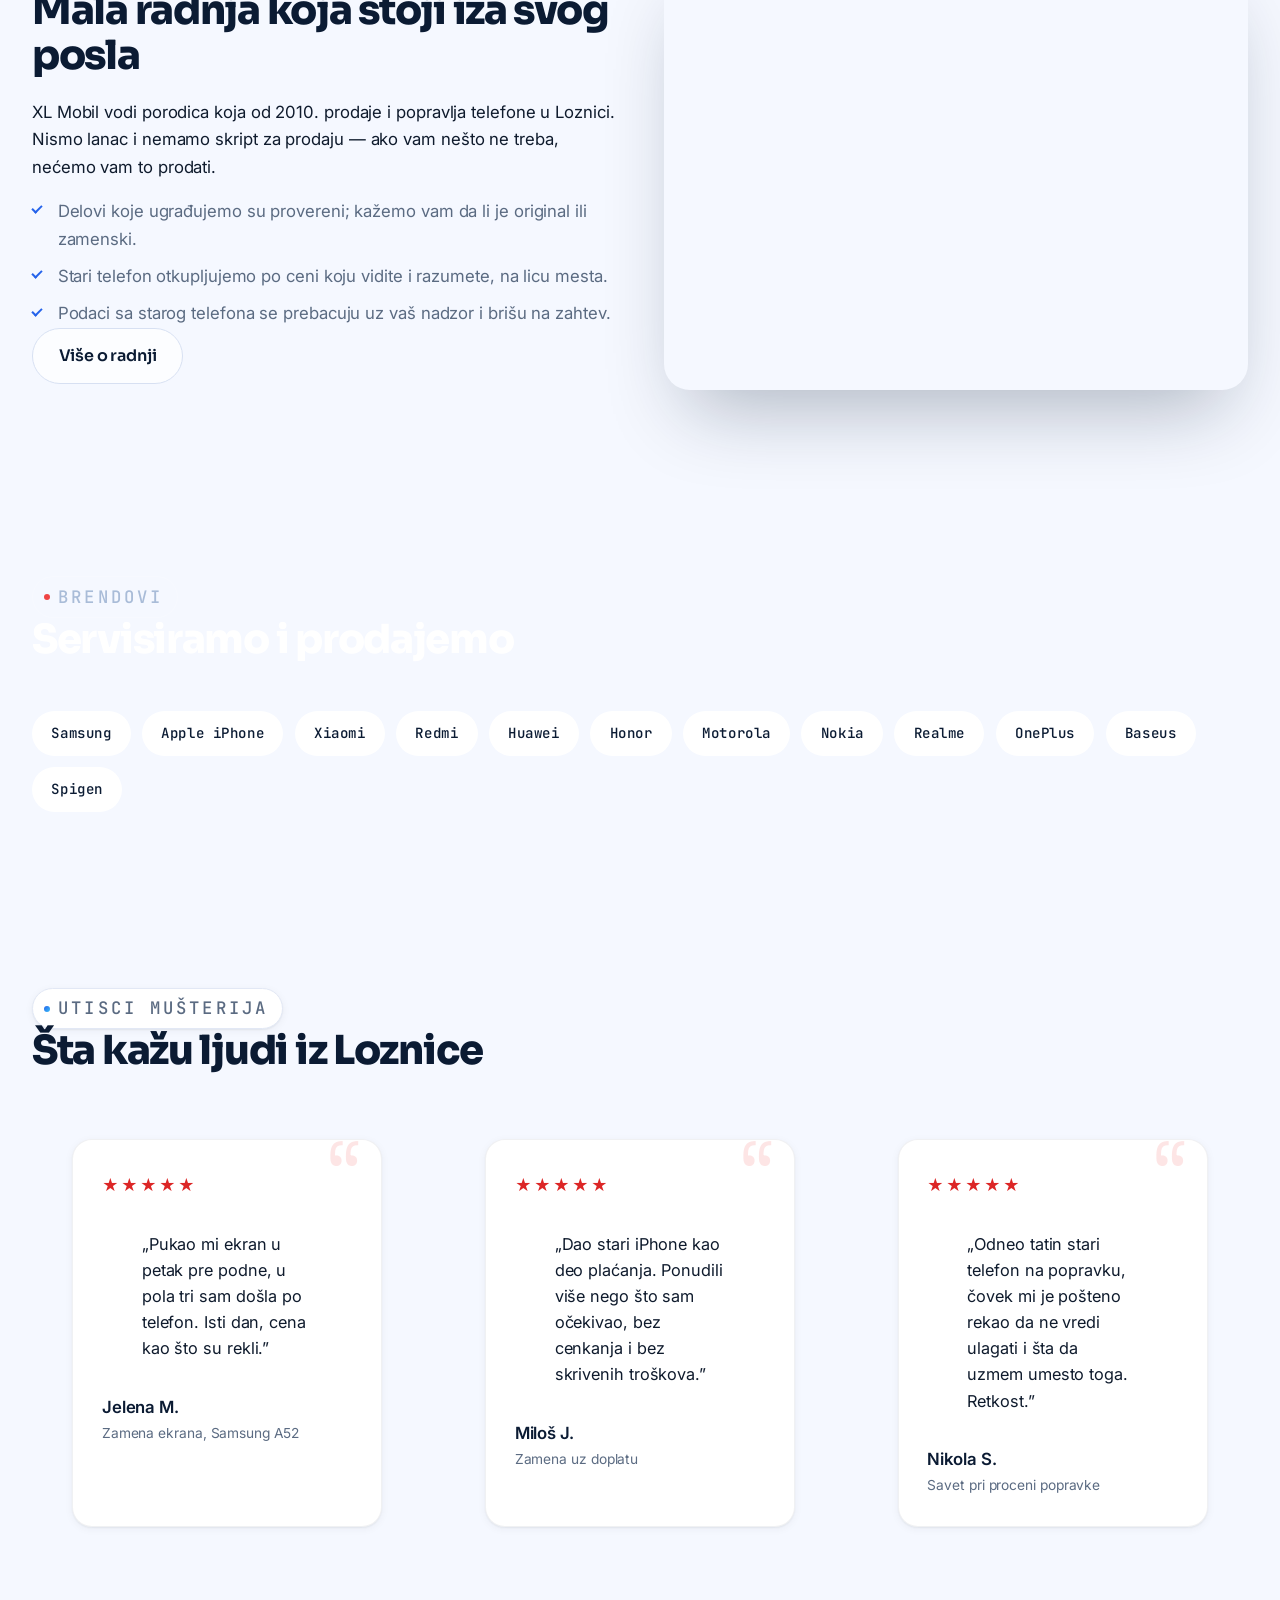
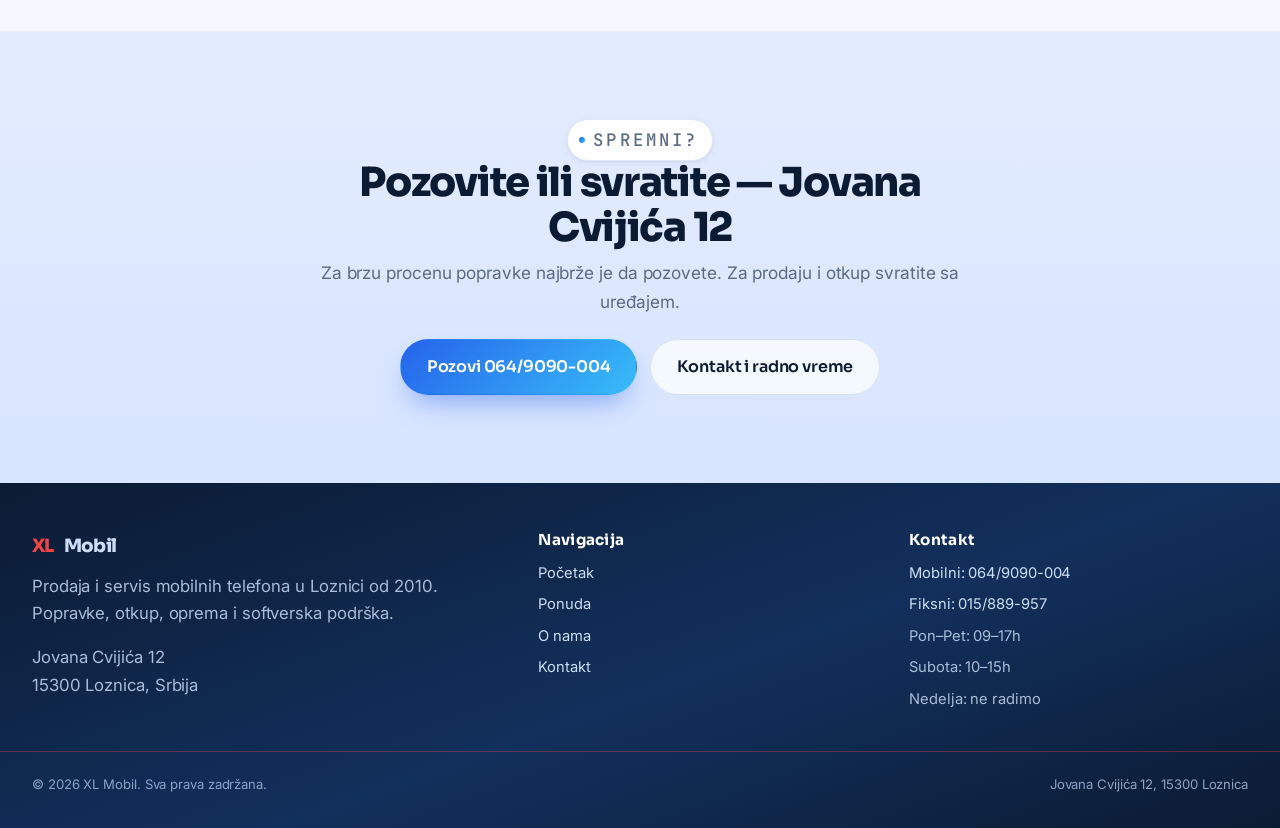
==== commit 121008e8: "Izmena broja telefona na 064/9090-004 Zamenjen stari mobilni broj svuda: header, mobilni meni, dugma" ====
--- a/index.html
+++ b/index.html
@@ -24,7 +24,7 @@
 
 <!-- Bočne šine: vertikalni tekst uz ivice prozora, vidljive tek na širokim ekranima -->
 <span class="edge-rail edge-rail--left" aria-hidden="true">Prodaja · Servis · Otkup</span>
-<a class="edge-rail edge-rail--right" href="tel:+381656399557" tabindex="-1" aria-hidden="true">065/6399-557 · Loznica</a>
+<a class="edge-rail edge-rail--right" href="tel:+381649090004" tabindex="-1" aria-hidden="true">064/9090-004 · Loznica</a>
 
 <header class="site-header">
   <div class="wrap header__inner">
@@ -52,13 +52,13 @@
         <li><a href="ponuda.html">Ponuda</a></li>
         <li><a href="o-nama.html">O nama</a></li>
         <li><a href="kontakt.html">Kontakt</a></li>
-        <li class="mobile-call"><a class="btn btn--primary btn--block" href="tel:+381656399557">Pozovi 065/6399-557</a></li>
+        <li class="mobile-call"><a class="btn btn--primary btn--block" href="tel:+381649090004">Pozovi 064/9090-004</a></li>
       </ul>
     </nav>
 
     <div class="header__cta">
-      <a class="header__phone" href="tel:+381656399557">065/6399-557</a>
-      <a class="btn btn--primary" href="tel:+381656399557">Pozovi</a>
+      <a class="header__phone" href="tel:+381649090004">064/9090-004</a>
+      <a class="btn btn--primary" href="tel:+381649090004">Pozovi</a>
     </div>
   </div>
 </header>
@@ -283,7 +283,7 @@
       <h2>Pozovite ili svratite — Jovana Cvijića 12</h2>
       <p>Za brzu procenu popravke najbrže je da pozovete. Za prodaju i otkup svratite sa uređajem.</p>
       <p class="hero__actions" style="margin-top:1.4rem">
-        <a class="btn btn--primary" href="tel:+381656399557">Pozovi 065/6399-557</a>
+        <a class="btn btn--primary" href="tel:+381649090004">Pozovi 064/9090-004</a>
         <a class="btn btn--ghost" href="kontakt.html">Kontakt i radno vreme</a>
       </p>
     </div>
@@ -311,7 +311,7 @@
     <div>
       <h4>Kontakt</h4>
       <div class="footer__list">
-        <a href="tel:+381656399557">Mobilni: 065/6399-557</a>
+        <a href="tel:+381649090004">Mobilni: 064/9090-004</a>
         <a href="tel:+381158899957">Fiksni: 015/889-957</a>
         <!-- NAPOMENA ZA VLASNIKA: radno vreme nije zvanično potvrđeno — proveriti i ispraviti pre objave sajta -->
         <span>Pon–Pet: 09–17h</span>
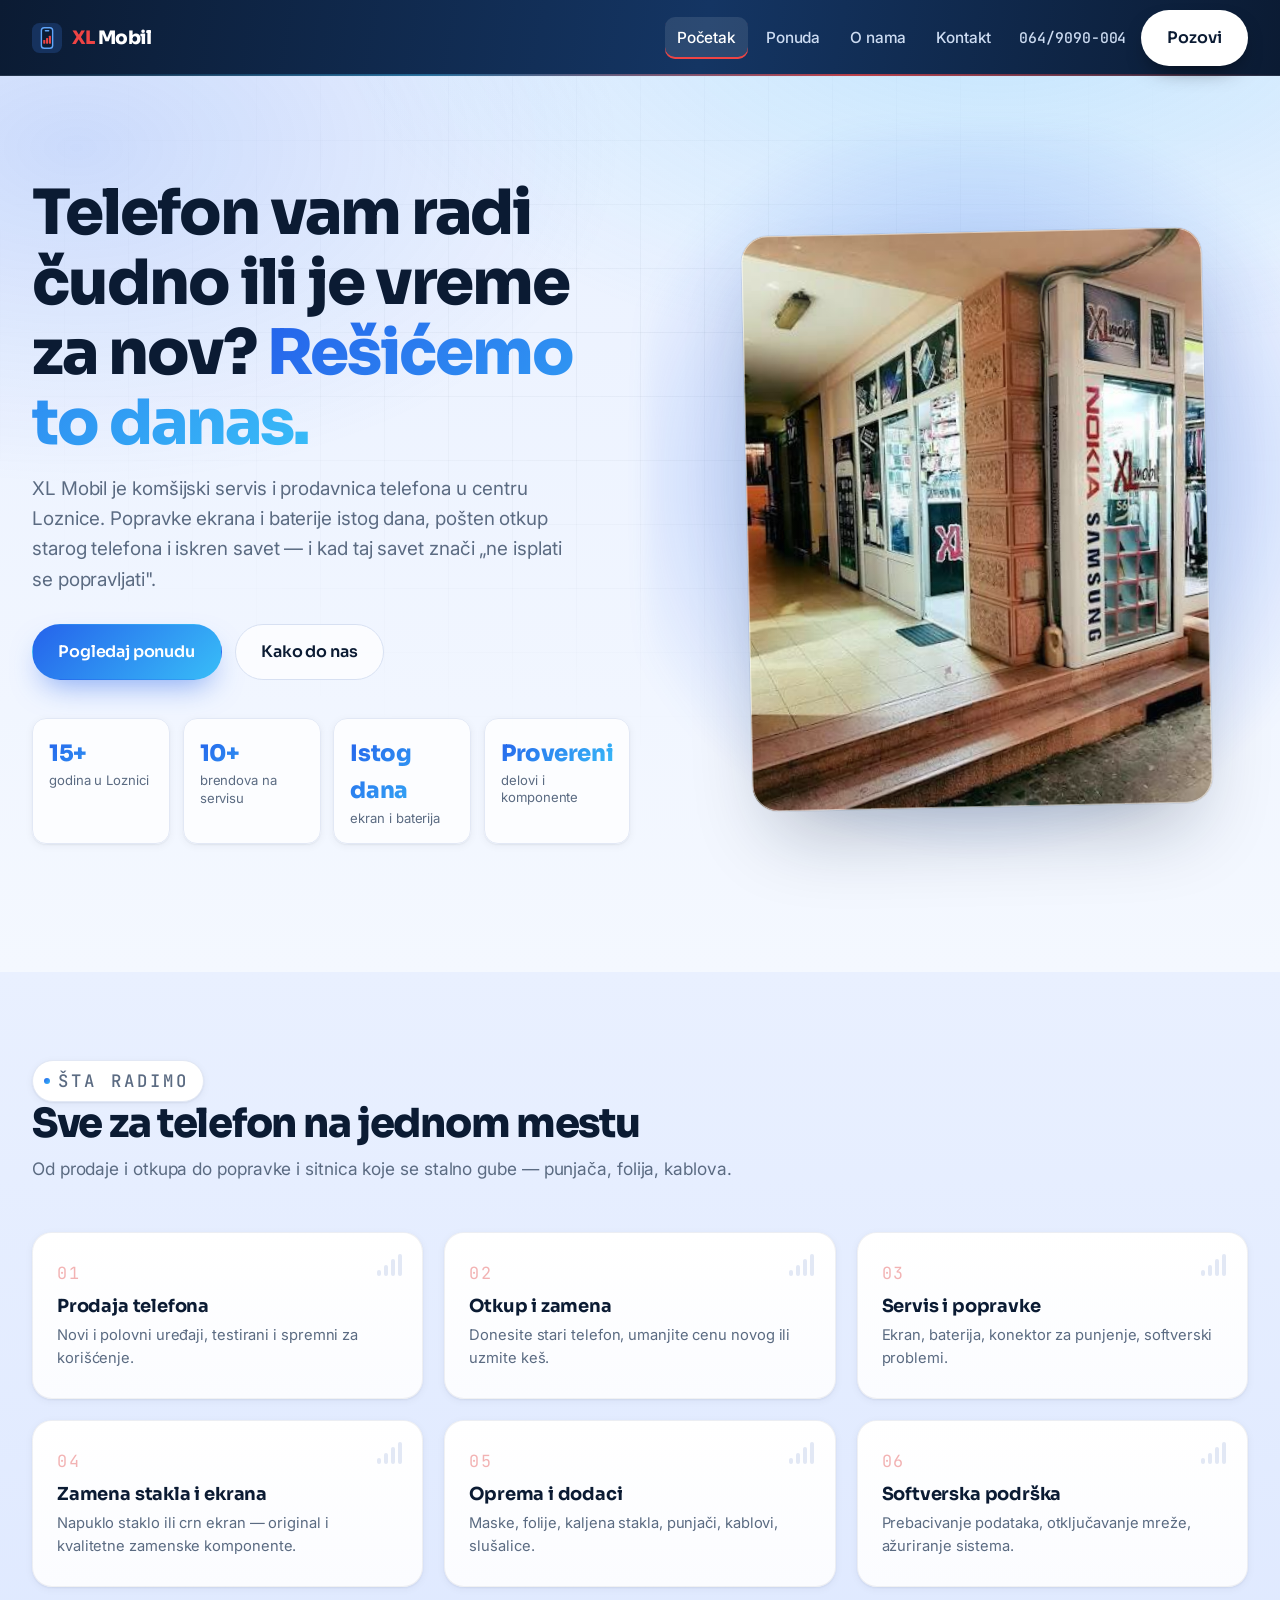
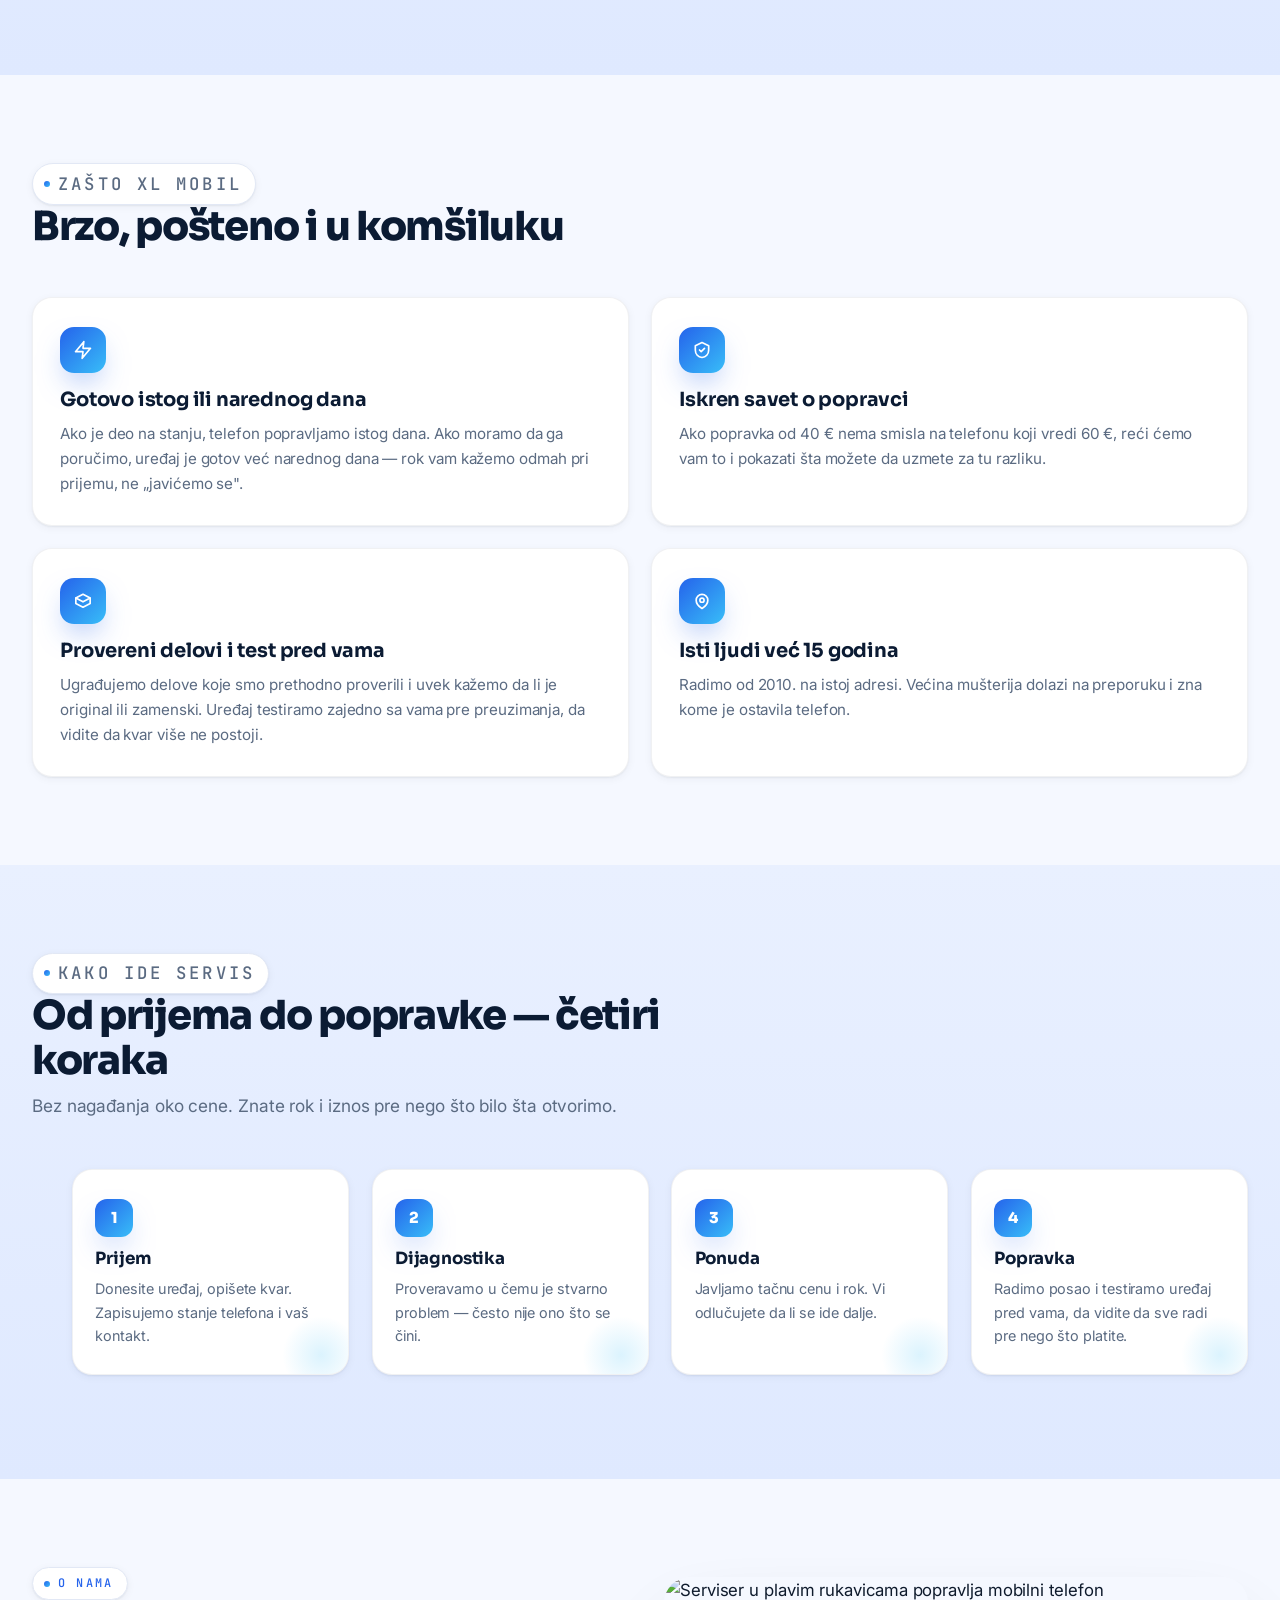
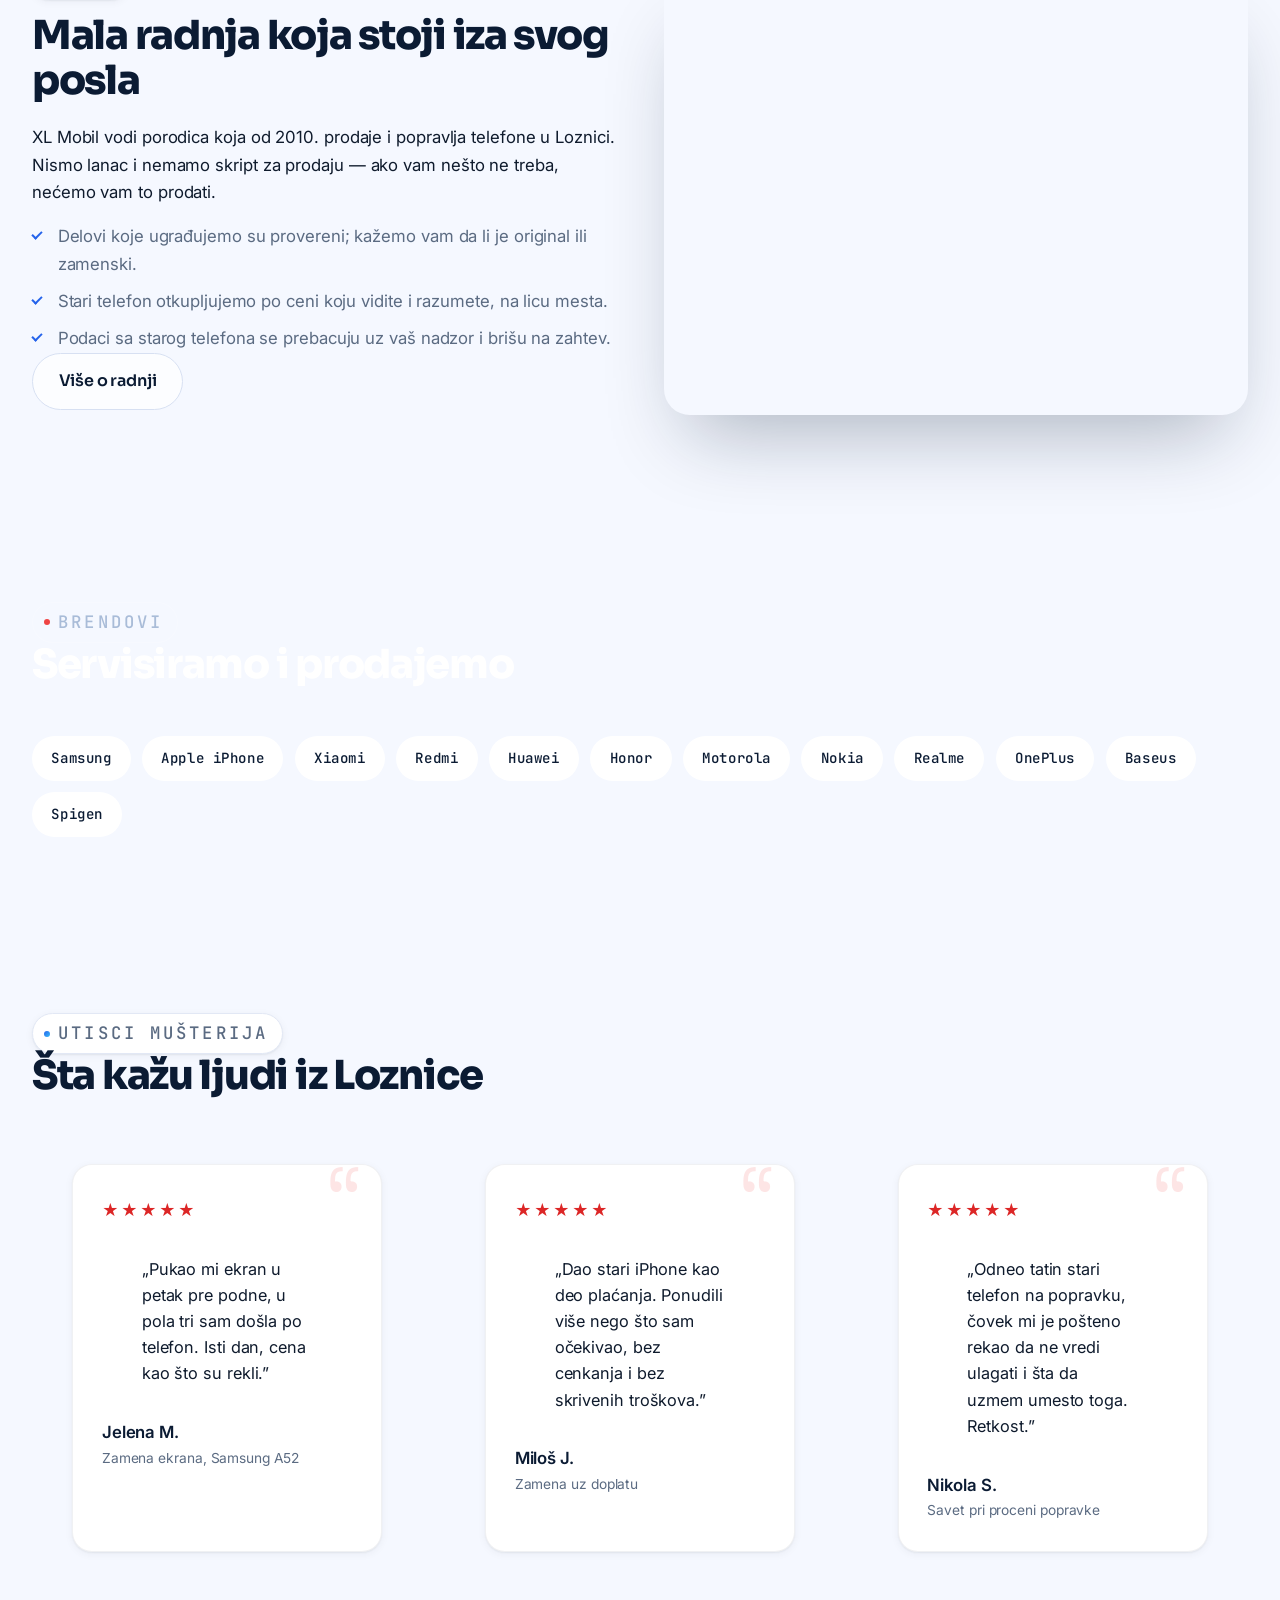
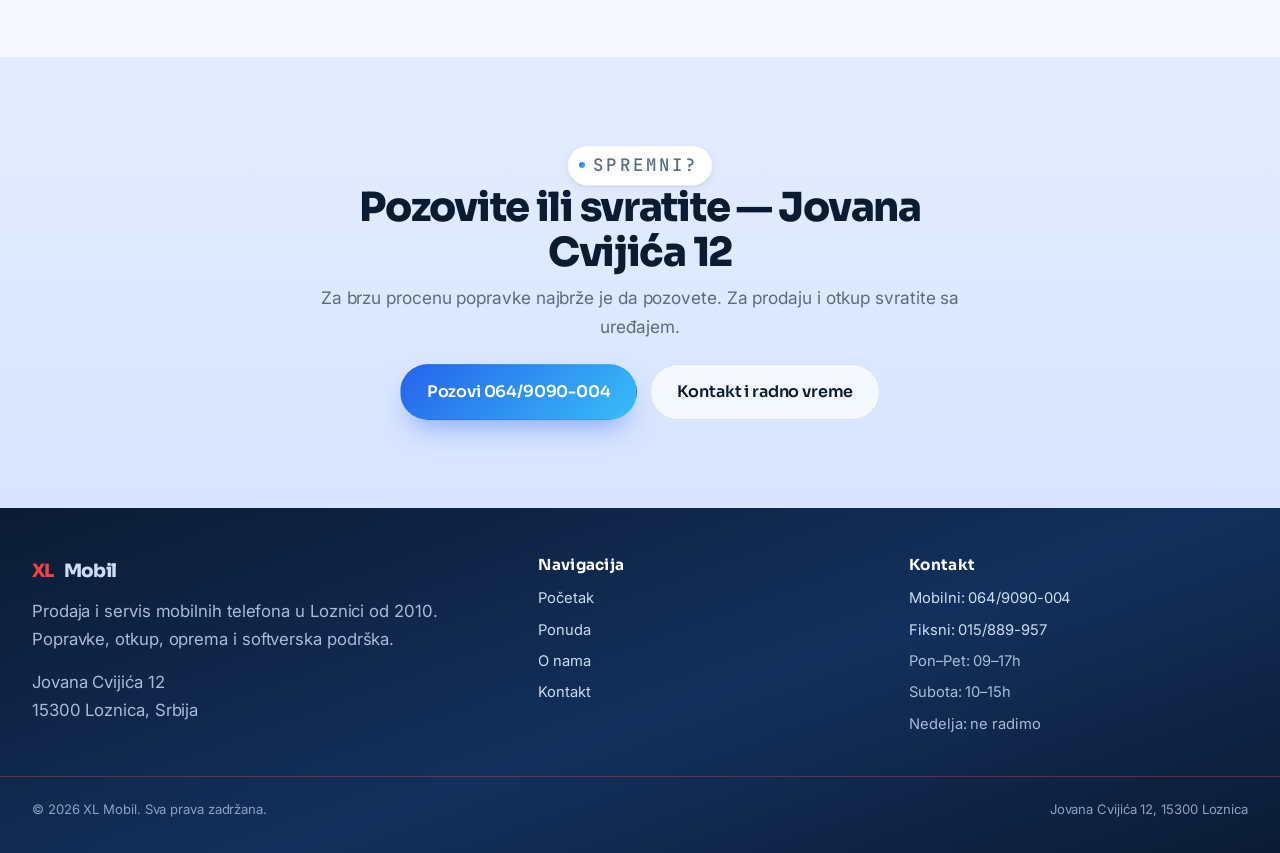
==== commit dd724c0b: "Izbacivanje garancija" ====
--- a/index.html
+++ b/index.html
@@ -4,12 +4,12 @@
 <meta charset="UTF-8">
 <meta name="viewport" content="width=device-width, initial-scale=1">
 <title>XL Mobil — prodaja i servis telefona u Loznici</title>
-<meta name="description" content="XL Mobil, Loznica: prodaja novih i polovnih telefona, otkup i zamena starog telefona, servis ekrana i baterija, oprema. Servis istog dana, garancija 6 meseci.">
+<meta name="description" content="XL Mobil, Loznica: prodaja novih i polovnih telefona, otkup i zamena starog telefona, servis ekrana i baterija, oprema. Servis istog dana, provereni delovi i testiranje uređaja pred vama.">
 <link rel="canonical" href="https://www.xlmobil.rs/index.html">
 <meta property="og:type" content="website">
 <meta property="og:site_name" content="XL Mobil">
 <meta property="og:title" content="XL Mobil — prodaja i servis telefona u Loznici">
-<meta property="og:description" content="Prodaja i otkup telefona, servis ekrana i baterija, oprema. Servis istog dana, garancija 6 meseci. Jovana Cvijića 12, Loznica.">
+<meta property="og:description" content="Prodaja i otkup telefona, servis ekrana i baterija, oprema. Servis istog dana, provereni delovi i testiranje uređaja pred vama. Jovana Cvijića 12, Loznica.">
 <meta property="og:image" content="https://www.xlmobil.rs/assets/og-image.svg">
 <meta property="og:url" content="https://www.xlmobil.rs/index.html">
 <meta name="twitter:card" content="summary_large_image">
@@ -80,7 +80,7 @@
           <div><dt>15+</dt><dd>godina u Loznici</dd></div>
           <div><dt>10+</dt><dd>brendova na servisu</dd></div>
           <div><dt>Istog dana</dt><dd>ekran i baterija</dd></div>
-          <div><dt>6 meseci</dt><dd>garancija na delove</dd></div>
+          <div><dt>Provereni</dt><dd>delovi i komponente</dd></div>
         </dl>
       </div>
 
@@ -181,8 +181,8 @@
           <div class="reason__ic" aria-hidden="true">
             <svg width="20" height="20" viewBox="0 0 24 24" fill="none" stroke="currentColor" stroke-width="2" stroke-linecap="round" stroke-linejoin="round"><path d="M20.6 8.5L12 4 3.4 8.5 12 13z"/><path d="M3.4 8.5V15L12 19.5 20.6 15V8.5"/></svg>
           </div>
-          <h3>Garancija na ugrađene delove</h3>
-          <p>Na svaki ugrađeni deo dajemo 6 meseci garancije. Račun i uslovi garancije idu uz svaku popravku, bez sitnih slova.</p>
+          <h3>Provereni delovi i test pred vama</h3>
+          <p>Ugrađujemo delove koje smo prethodno proverili i uvek kažemo da li je original ili zamenski. Uređaj testiramo zajedno sa vama pre preuzimanja, da vidite da kvar više ne postoji.</p>
         </div>
         <div class="reason reveal">
           <div class="reason__ic" aria-hidden="true">
@@ -207,7 +207,7 @@
         <li class="step reveal"><h3>Prijem</h3><p>Donesite uređaj, opišete kvar. Zapisujemo stanje telefona i vaš kontakt.</p></li>
         <li class="step reveal"><h3>Dijagnostika</h3><p>Proveravamo u čemu je stvarno problem — često nije ono što se čini.</p></li>
         <li class="step reveal"><h3>Ponuda</h3><p>Javljamo tačnu cenu i rok. Vi odlučujete da li se ide dalje.</p></li>
-        <li class="step reveal"><h3>Popravka</h3><p>Radimo posao, testiramo uređaj pred vama i dajemo garanciju na deo.</p></li>
+        <li class="step reveal"><h3>Popravka</h3><p>Radimo posao i testiramo uređaj pred vama, da vidite da sve radi pre nego što platite.</p></li>
       </ol>
     </div>
   </section>
